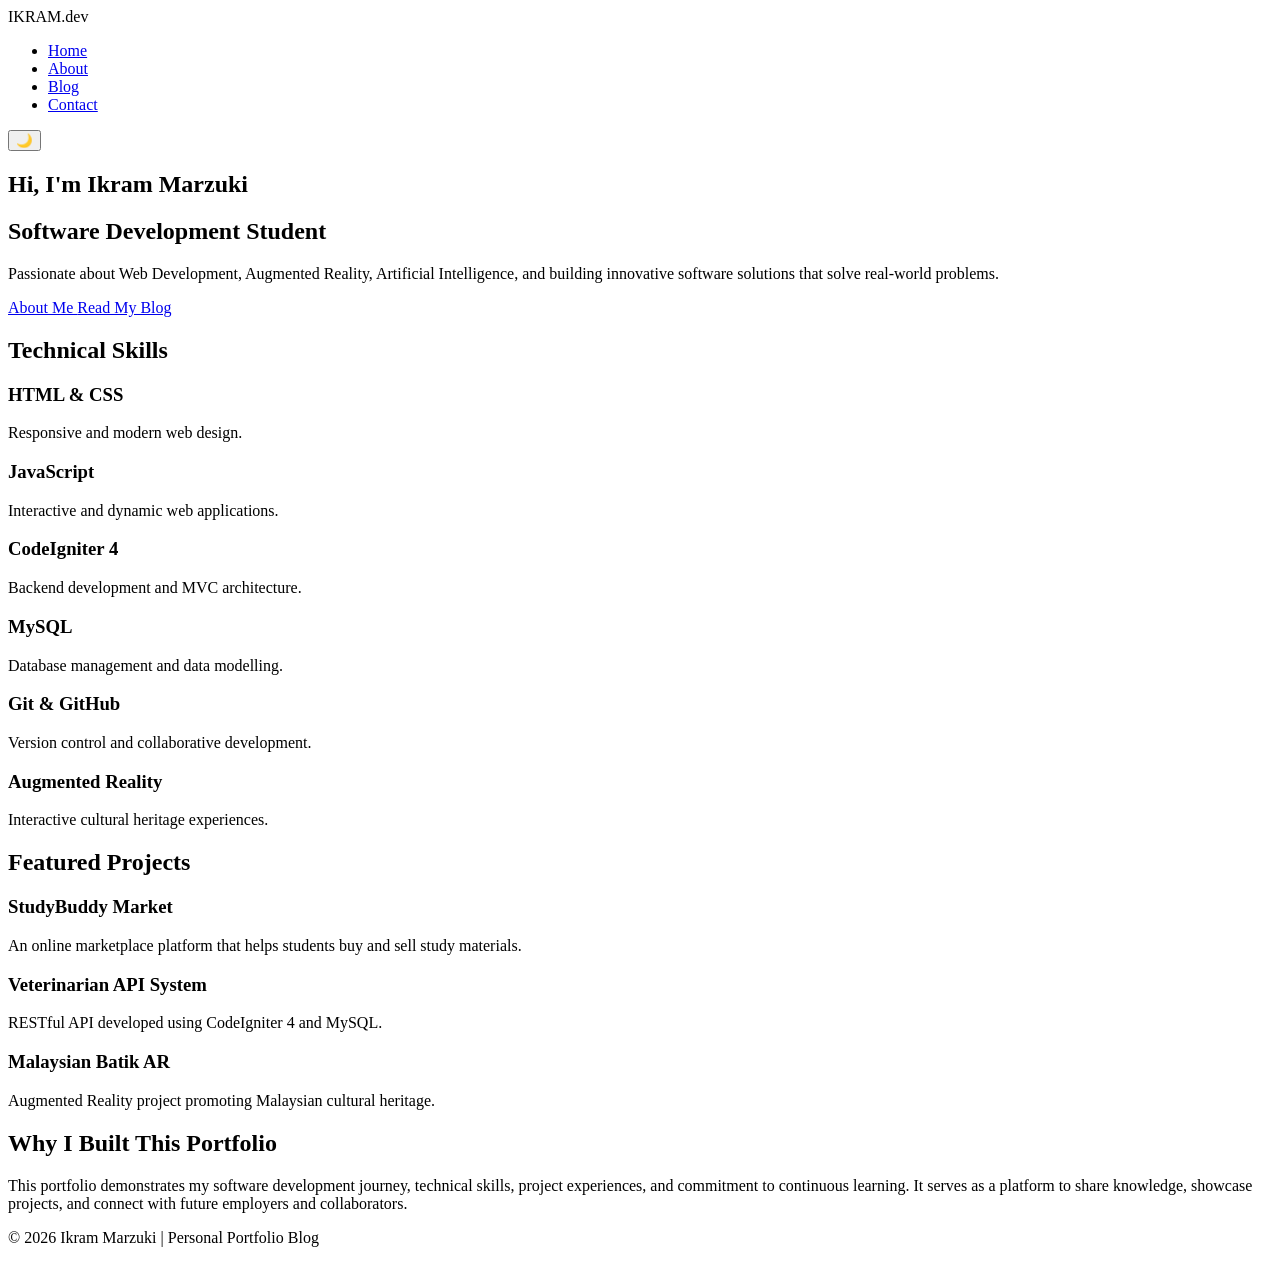
==== index.html @ eaf70b8a "Created homepage layout" ====
<!DOCTYPE html>
<html lang="en">

<head>
    <meta charset="UTF-8">
    <meta name="viewport" content="width=device-width, initial-scale=1.0">
    <title>Ikram Marzuki | Portfolio Blog</title>

    <link rel="stylesheet" href="css/style.css">
    <script defer src="js/script.js"></script>
</head>

<body>

    <!-- Navigation -->

    <header>
        <nav class="navbar">

            <div class="logo">
                IKRAM.dev
            </div>

            <ul class="nav-links">
                <li><a href="index.html">Home</a></li>
                <li><a href="about.html">About</a></li>
                <li><a href="blog.html">Blog</a></li>
                <li><a href="contact.html">Contact</a></li>
            </ul>

            <button id="darkModeBtn">
                🌙
            </button>

        </nav>
    </header>

    <!-- Hero Section -->

    <section class="hero">

        <div class="hero-content">

            <h1>
                Hi, I'm Ikram Marzuki
            </h1>

            <h2>
                Software Development Student
            </h2>

            <p>
                Passionate about Web Development,
                Augmented Reality, Artificial Intelligence,
                and building innovative software solutions
                that solve real-world problems.
            </p>

            <div class="hero-buttons">

                <a href="about.html" class="btn">
                    About Me
                </a>

                <a href="blog.html" class="btn-secondary">
                    Read My Blog
                </a>

            </div>

        </div>

    </section>

    <!-- Skills Section -->

    <section class="skills">

        <h2>Technical Skills</h2>

        <div class="card-container">

            <div class="card">
                <h3>HTML & CSS</h3>
                <p>Responsive and modern web design.</p>
            </div>

            <div class="card">
                <h3>JavaScript</h3>
                <p>Interactive and dynamic web applications.</p>
            </div>

            <div class="card">
                <h3>CodeIgniter 4</h3>
                <p>Backend development and MVC architecture.</p>
            </div>

            <div class="card">
                <h3>MySQL</h3>
                <p>Database management and data modelling.</p>
            </div>

            <div class="card">
                <h3>Git & GitHub</h3>
                <p>Version control and collaborative development.</p>
            </div>

            <div class="card">
                <h3>Augmented Reality</h3>
                <p>Interactive cultural heritage experiences.</p>
            </div>

        </div>

    </section>

    <!-- Featured Projects -->

    <section class="projects">

        <h2>Featured Projects</h2>

        <div class="card-container">

            <div class="card">

                <h3>StudyBuddy Market</h3>

                <p>
                    An online marketplace platform that helps
                    students buy and sell study materials.
                </p>

            </div>

            <div class="card">

                <h3>Veterinarian API System</h3>

                <p>
                    RESTful API developed using
                    CodeIgniter 4 and MySQL.
                </p>

            </div>

            <div class="card">

                <h3>Malaysian Batik AR</h3>

                <p>
                    Augmented Reality project promoting
                    Malaysian cultural heritage.
                </p>

            </div>

        </div>

    </section>

    <!-- Why This Portfolio -->

    <section class="purpose">

        <h2>Why I Built This Portfolio</h2>

        <p>
            This portfolio demonstrates my software development
            journey, technical skills, project experiences,
            and commitment to continuous learning. It serves as
            a platform to share knowledge, showcase projects,
            and connect with future employers and collaborators.
        </p>

    </section>

    <footer>

        <p>
            © 2026 Ikram Marzuki | Personal Portfolio Blog
        </p>

    </footer>

</body>

</html>
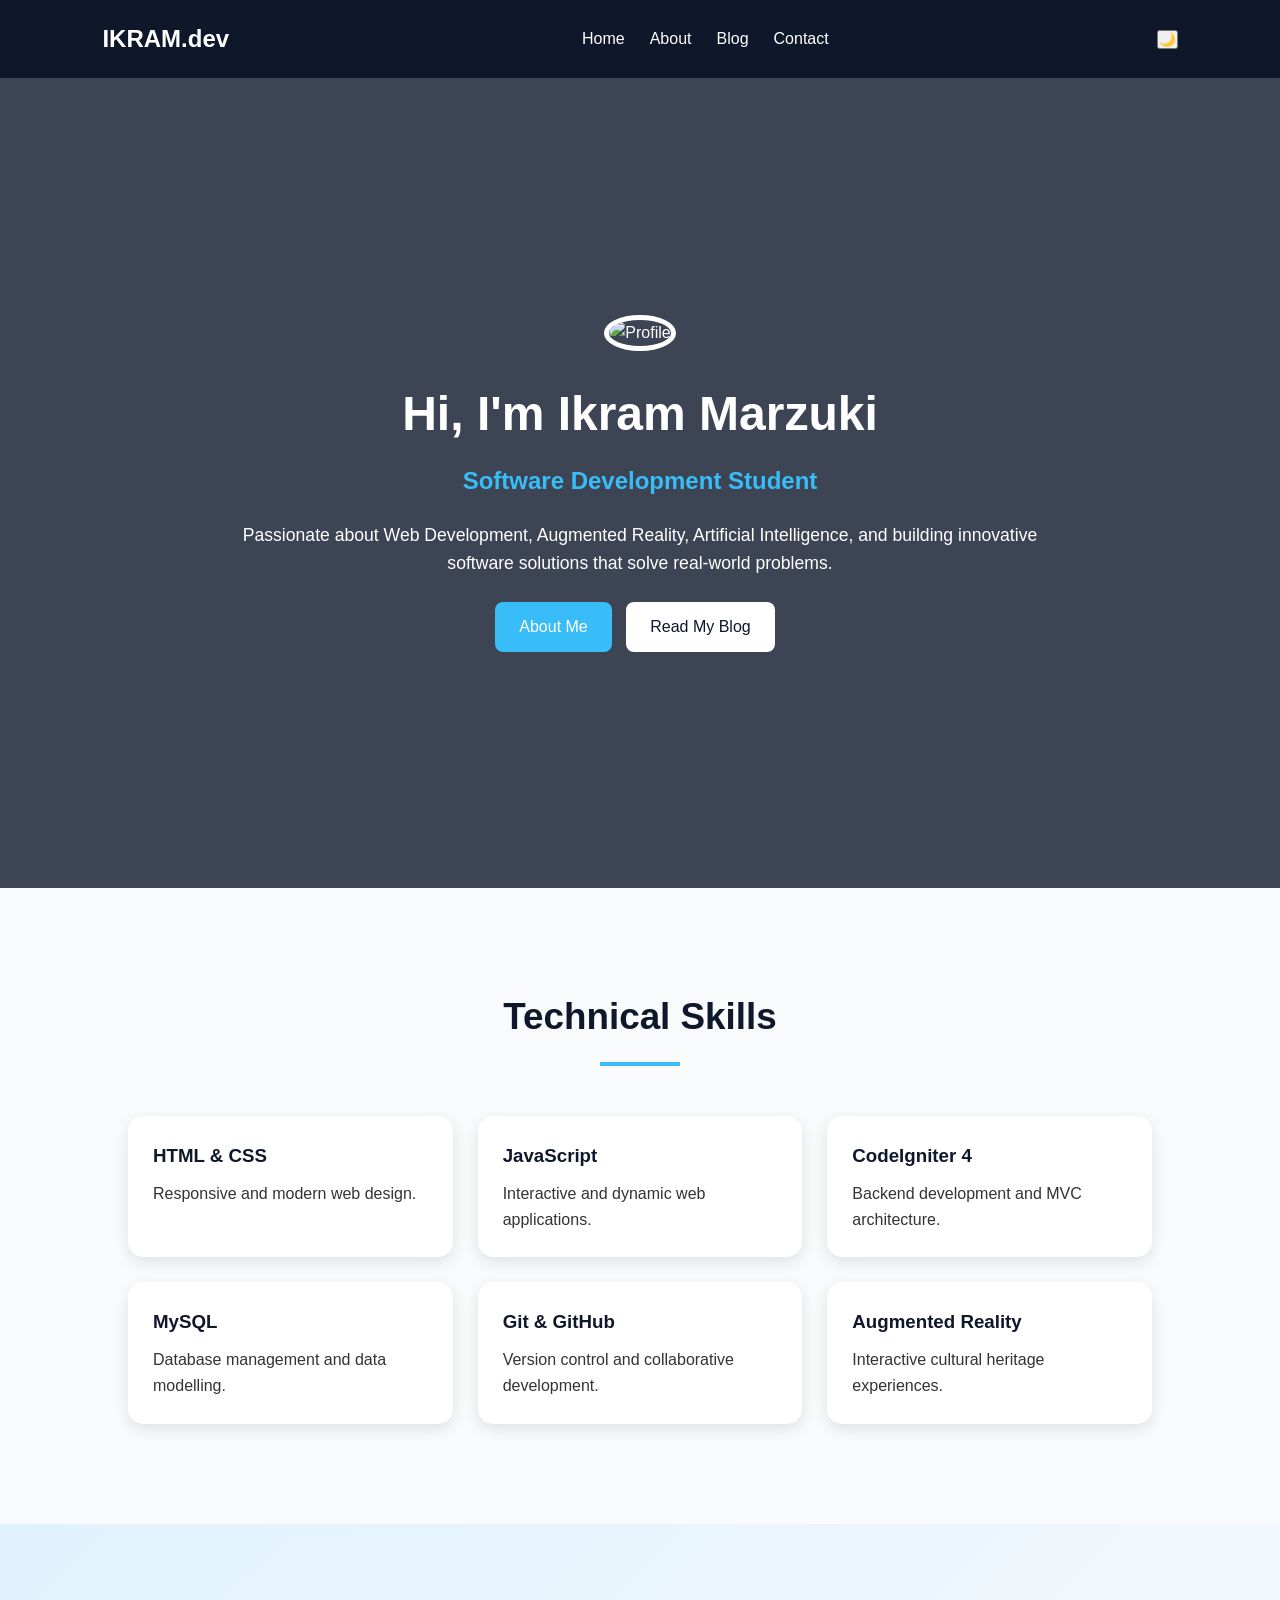
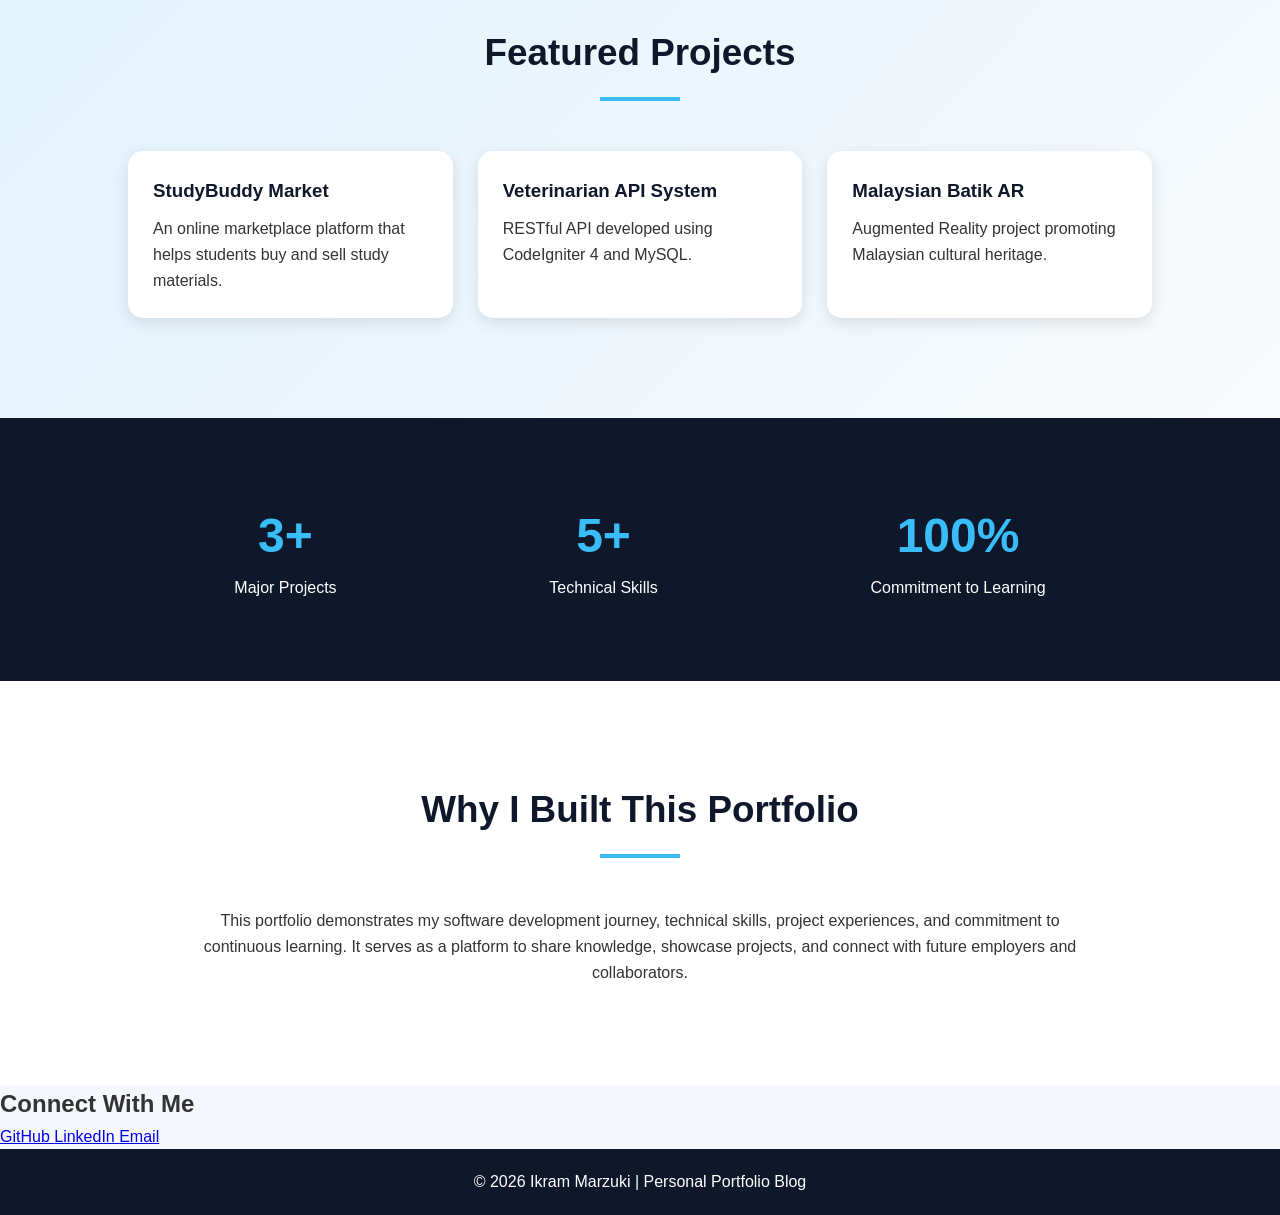
==== commit dc6b8969: "Enhanced about page layout with responsive grid" ====
--- a/index.html
+++ b/index.html
@@ -41,6 +41,11 @@
 
         <div class="hero-content">
 
+            <img
+src="images/profile.jpg"
+alt="Profile"
+class="profile-pic">
+
             <h1>
                 Hi, I'm Ikram Marzuki
             </h1>
@@ -159,6 +164,33 @@
 
     </section>
 
+    <section class="stats">
+
+        <div class="stat">
+    
+            <h2>3+</h2>
+    
+            <p>Major Projects</p>
+    
+        </div>
+    
+        <div class="stat">
+    
+            <h2>5+</h2>
+    
+            <p>Technical Skills</p>
+    
+        </div>
+    
+        <div class="stat">
+    
+            <h2>100%</h2>
+    
+            <p>Commitment to Learning</p>
+    
+        </div>
+    
+    </section>
     <!-- Why This Portfolio -->
 
     <section class="purpose">
@@ -175,6 +207,24 @@
 
     </section>
 
+    <section class="socials">
+
+        <h2>Connect With Me</h2>
+        
+        <a href="https://github.com/ikrammarzuki14-sys">
+        GitHub
+        </a>
+        
+        <a href="#">
+        LinkedIn
+        </a>
+        
+        <a href="#">
+        Email
+        </a>
+        
+        </section>
+        
     <footer>
 
         <p>
--- a/css/style.css
+++ b/css/style.css
@@ -0,0 +1,289 @@
+* {
+    margin: 0;
+    padding: 0;
+    box-sizing: border-box;
+}
+
+body {
+    font-family: 'Segoe UI', sans-serif;
+    background: #f4f7fb;
+    color: #333;
+    line-height: 1.6;
+}
+
+/* Navigation */
+
+.navbar {
+    display: flex;
+    justify-content: space-between;
+    align-items: center;
+    padding: 20px 8%;
+    background: #0f172a;
+    color: white;
+    position: sticky;
+    top: 0;
+}
+
+.logo {
+    font-size: 1.5rem;
+    font-weight: bold;
+}
+
+.nav-links {
+    display: flex;
+    list-style: none;
+}
+
+.nav-links li {
+    margin-left: 25px;
+}
+
+.nav-links a {
+    text-decoration: none;
+    color: white;
+    transition: 0.3s;
+}
+
+.nav-links a:hover {
+    color: #38bdf8;
+}
+
+/* Hero */
+
+.hero {
+    min-height: 90vh;
+    display: flex;
+    justify-content: center;
+    align-items: center;
+    text-align: center;
+    background:
+        linear-gradient(rgba(15,23,42,.8),
+        rgba(15,23,42,.8)),
+        url("https://images.unsplash.com/photo-1518770660439-4636190af475");
+    background-size: cover;
+    color: white;
+}
+
+.hero-content {
+    max-width: 800px;
+}
+
+.hero h1 {
+    font-size: 3rem;
+}
+
+.hero h2 {
+    margin-top: 10px;
+    color: #38bdf8;
+}
+
+.hero p {
+    margin-top: 20px;
+    font-size: 1.1rem;
+}
+
+.btn,
+.btn-secondary {
+    display: inline-block;
+    margin-top: 25px;
+    padding: 12px 24px;
+    text-decoration: none;
+    border-radius: 8px;
+    margin-right: 10px;
+}
+
+.btn {
+    background: #38bdf8;
+    color: white;
+}
+
+.btn-secondary {
+    background: white;
+    color: #0f172a;
+}
+
+/* Sections */
+
+.skills,
+.projects,
+.purpose {
+    padding: 80px 10%;
+}
+
+.skills h2,
+.projects h2,
+.purpose h2{
+
+    text-align:center;
+
+    font-size:2.3rem;
+
+    margin-bottom:50px;
+
+    color:#0f172a;
+
+    position:relative;
+}
+
+.skills h2::after,
+.projects h2::after,
+.purpose h2::after{
+
+    content:"";
+
+    width:80px;
+
+    height:4px;
+
+    background:#38bdf8;
+
+    display:block;
+
+    margin:15px auto;
+}
+
+/* Cards */
+
+.card-container {
+    display: grid;
+    grid-template-columns:
+        repeat(auto-fit, minmax(250px,1fr));
+    gap: 25px;
+}
+
+.card {
+    background: white;
+    padding: 25px;
+    border-radius: 15px;
+    box-shadow:
+        0 5px 15px rgba(0,0,0,.1);
+    transition: .3s;
+}
+
+.card:hover{
+
+    transform:
+    translateY(-12px)
+    scale(1.03);
+
+    box-shadow:
+    0 15px 30px rgba(0,0,0,.15);
+}
+
+.card h3 {
+    color: #0f172a;
+    margin-bottom: 10px;
+}
+
+/* Purpose */
+
+.purpose p {
+    max-width: 900px;
+    margin: auto;
+    text-align: center;
+}
+
+/* Footer */
+
+footer {
+    background: #0f172a;
+    color: white;
+    text-align: center;
+    padding: 20px;
+}
+
+/* Dark Mode */
+
+.dark-mode {
+    background: #121212;
+    color: white;
+}
+
+.dark-mode .card {
+    background: #1e293b;
+    color: white;
+}
+
+.dark-mode footer {
+    background: black;
+}
+
+/* Mobile */
+
+@media(max-width:768px){
+
+    .navbar{
+        flex-direction: column;
+    }
+
+    .nav-links{
+        margin-top:15px;
+        flex-direction:column;
+        text-align:center;
+    }
+
+    .nav-links li{
+        margin:10px 0;
+    }
+
+    .hero h1{
+        font-size:2rem;
+    }
+
+}
+
+.skills{
+    padding: 100px 10%;
+    background: #f8fafc;
+}
+
+.projects{
+    padding: 100px 10%;
+    background: linear-gradient(
+        135deg,
+        #e0f2fe,
+        #f8fafc
+    );
+}
+
+.purpose{
+    padding: 100px 10%;
+    background: #ffffff;
+}
+
+.stats{
+
+    background:#0f172a;
+
+    color:white;
+
+    padding:80px 10%;
+
+    display:flex;
+
+    justify-content:space-around;
+
+    text-align:center;
+}
+
+.stat h2{
+
+    font-size:3rem;
+
+    color:#38bdf8;
+}
+
+.profile-pic{
+
+    width:180px;
+
+    height:180px;
+
+    border-radius:50%;
+
+    object-fit:cover;
+
+    border:5px solid white;
+
+    margin-bottom:25px;
+}
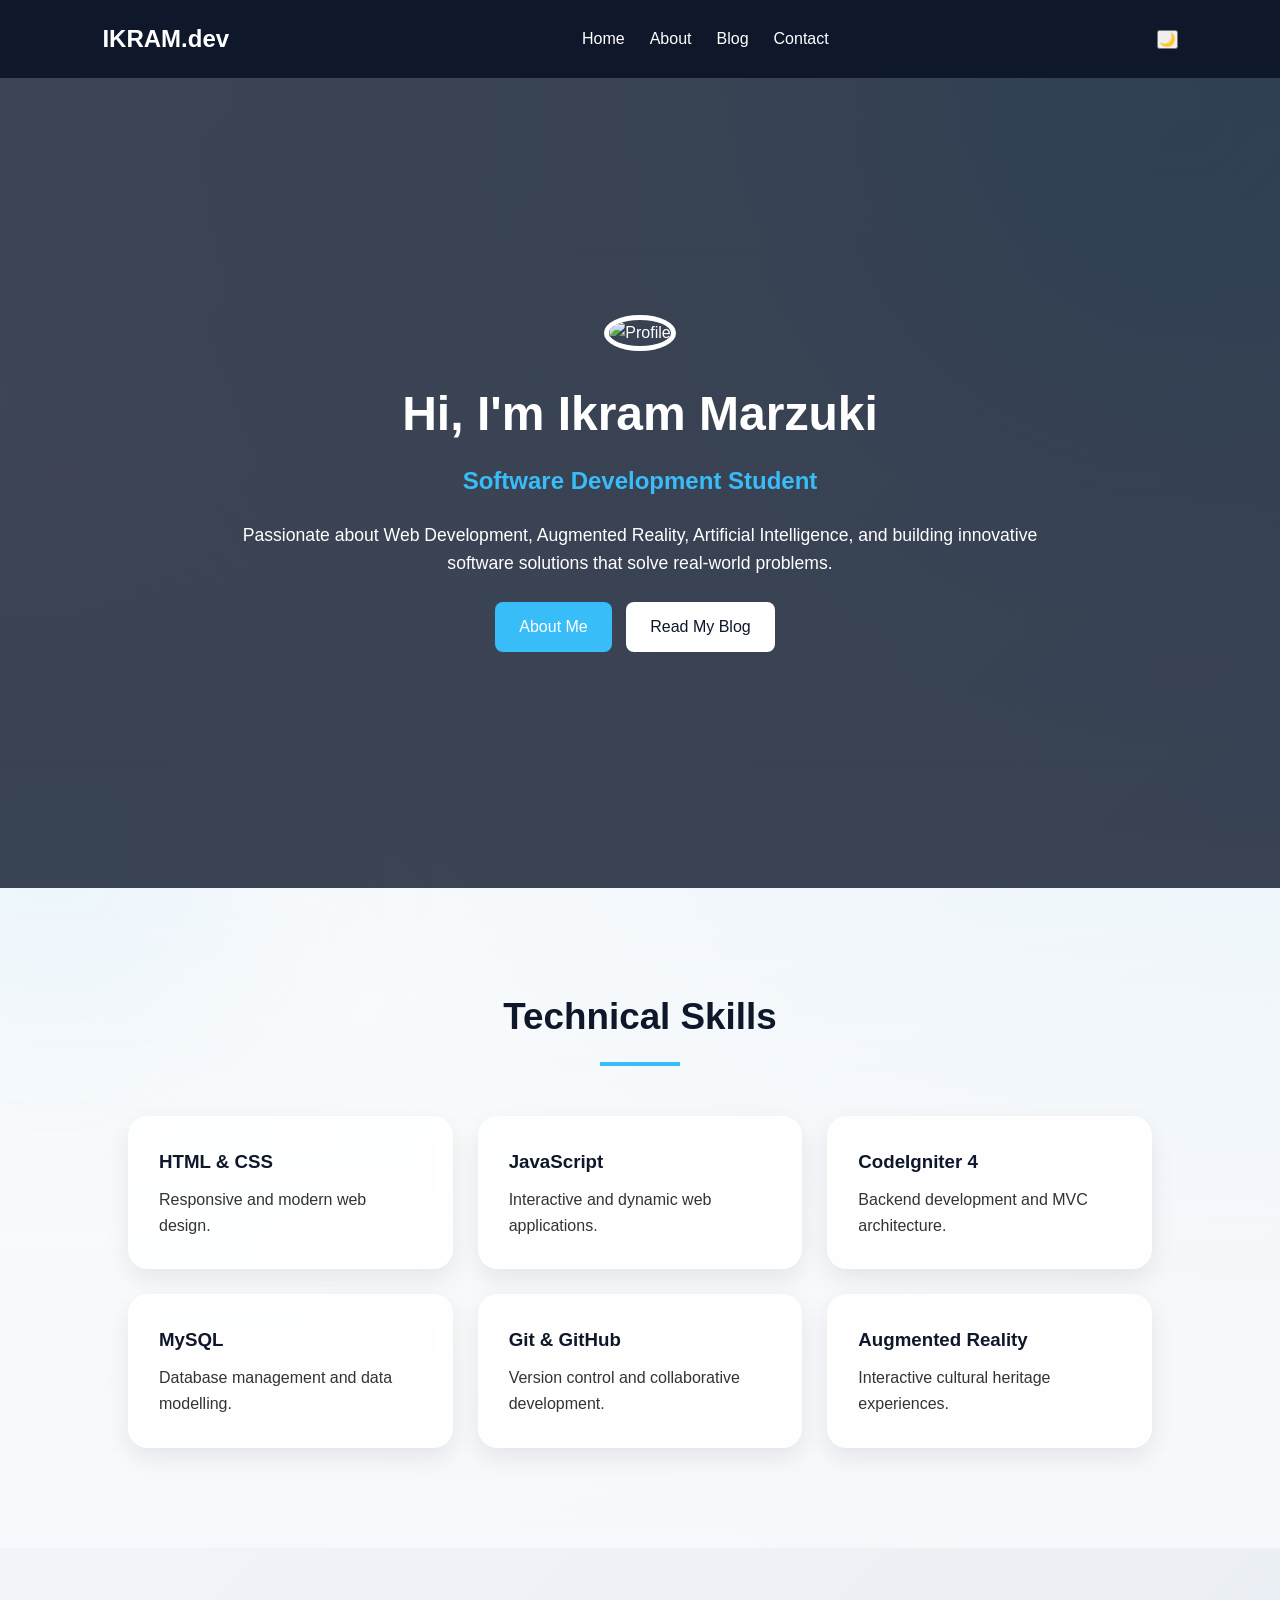
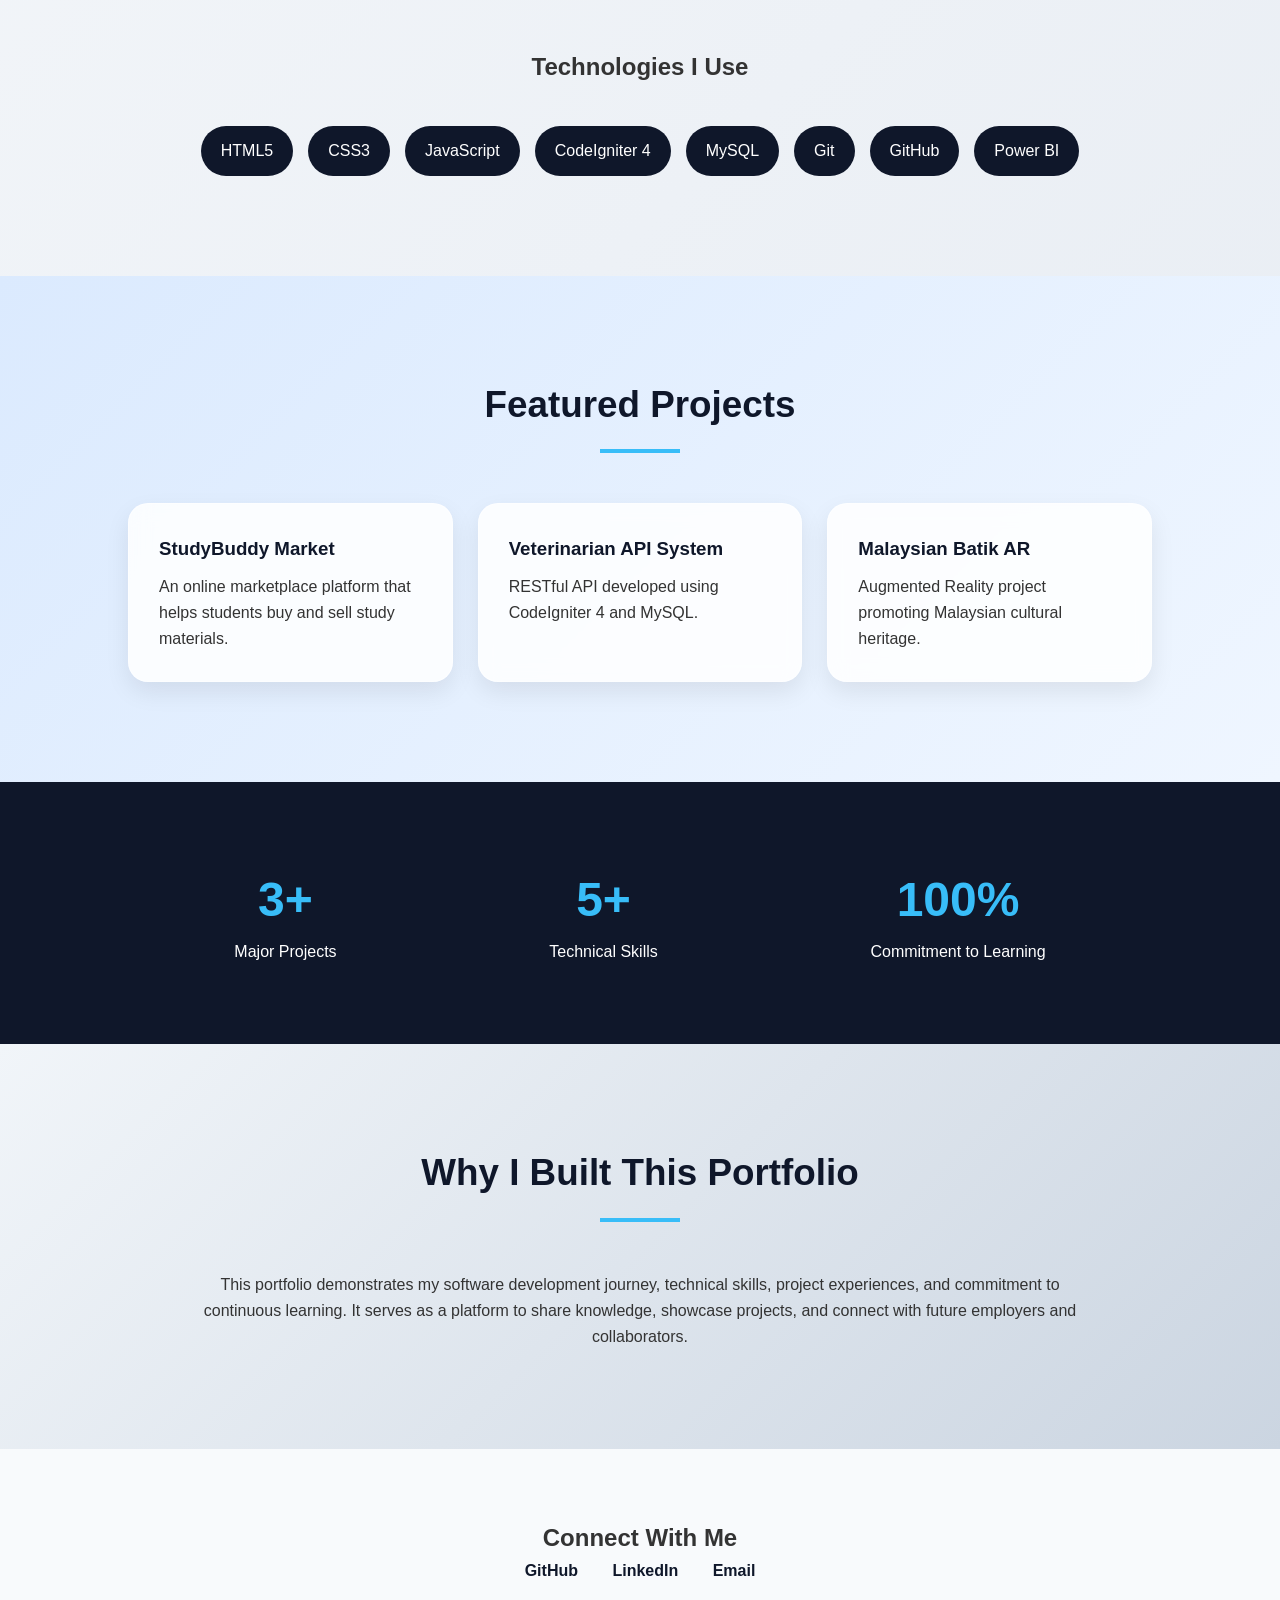
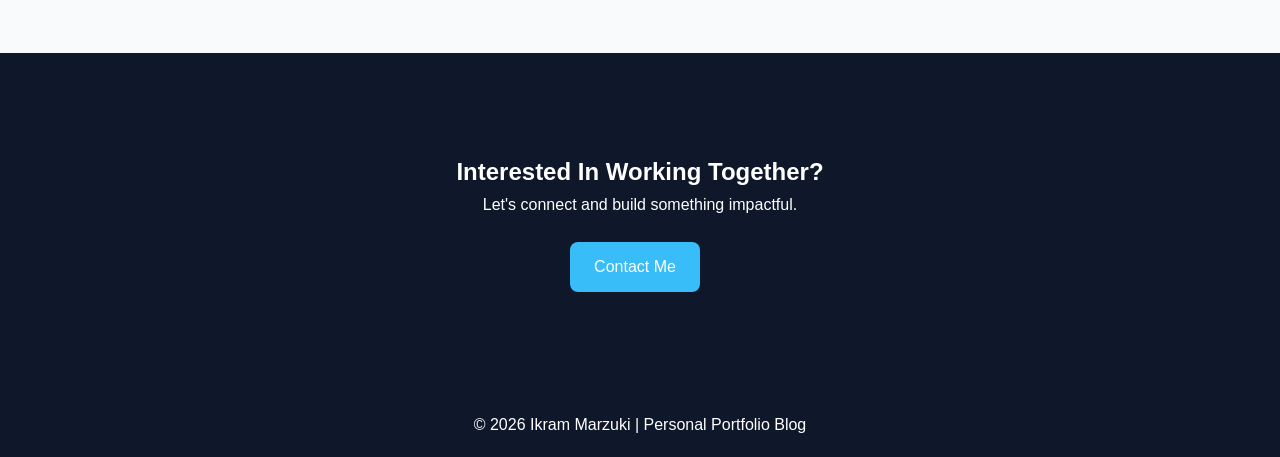
==== commit 6afde8c8: "Added new design" ====
--- a/index.html
+++ b/index.html
@@ -118,6 +118,25 @@
         </div>
 
     </section>
+
+    <section class="tech-stack">
+
+        <h2>Technologies I Use</h2>
+        
+        <div class="tech-grid">
+        
+        <span>HTML5</span>
+        <span>CSS3</span>
+        <span>JavaScript</span>
+        <span>CodeIgniter 4</span>
+        <span>MySQL</span>
+        <span>Git</span>
+        <span>GitHub</span>
+        <span>Power BI</span>
+        
+        </div>
+        
+        </section>
 
     <!-- Featured Projects -->
 
@@ -224,7 +243,21 @@
         </a>
         
         </section>
-        
+
+        <section class="cta">
+
+            <h2>Interested In Working Together?</h2>
+            
+            <p>
+            Let's connect and build something impactful.
+            </p>
+            
+            <a href="contact.html" class="btn">
+            Contact Me
+            </a>
+            
+            </section>
+            
     <footer>
 
         <p>
--- a/css/style.css
+++ b/css/style.css
@@ -6,9 +6,25 @@
 
 body {
     font-family: 'Segoe UI', sans-serif;
-    background: #f4f7fb;
+
+    background:
+        radial-gradient(circle at top right,
+        rgba(56,189,248,.25),
+        transparent 35%),
+
+        radial-gradient(circle at bottom left,
+        rgba(14,165,233,.2),
+        transparent 35%),
+
+        linear-gradient(
+        135deg,
+        #f8fafc,
+        #e2e8f0);
+
     color: #333;
     line-height: 1.6;
+
+    overflow-x: hidden;
 }
 
 /* Navigation */
@@ -65,7 +81,29 @@
 }
 
 .hero-content {
-    max-width: 800px;
+
+    max-width:800px;
+
+    animation: fadeUp 1s ease;
+}
+
+@keyframes fadeUp {
+
+    from {
+
+        opacity:0;
+
+        transform:
+        translateY(50px);
+    }
+
+    to {
+
+        opacity:1;
+
+        transform:
+        translateY(0);
+    }
 }
 
 .hero h1 {
@@ -152,12 +190,21 @@
 }
 
 .card {
-    background: white;
-    padding: 25px;
-    border-radius: 15px;
+
+    background: rgba(255,255,255,0.85);
+
+    backdrop-filter: blur(10px);
+
+    border: 1px solid rgba(255,255,255,0.5);
+
+    padding: 30px;
+
+    border-radius: 20px;
+
     box-shadow:
-        0 5px 15px rgba(0,0,0,.1);
-    transition: .3s;
+        0 10px 25px rgba(0,0,0,.08);
+
+    transition: all .4s ease;
 }
 
 .card:hover{
@@ -212,8 +259,31 @@
 
 @media(max-width:768px){
 
-    .navbar{
-        flex-direction: column;
+    .navbar {
+
+        display:flex;
+    
+        justify-content:space-between;
+    
+        align-items:center;
+    
+        padding:20px 8%;
+    
+        background:
+        rgba(15,23,42,.95);
+    
+        backdrop-filter: blur(10px);
+    
+        color:white;
+    
+        position:sticky;
+    
+        top:0;
+    
+        z-index:1000;
+    
+        box-shadow:
+        0 5px 15px rgba(0,0,0,.15);
     }
 
     .nav-links{
@@ -233,22 +303,36 @@
 }
 
 .skills{
-    padding: 100px 10%;
-    background: #f8fafc;
+
+    padding:100px 10%;
+
+    background:
+    linear-gradient(
+    180deg,
+    rgba(255,255,255,.5),
+    rgba(248,250,252,.8));
 }
 
 .projects{
-    padding: 100px 10%;
-    background: linear-gradient(
-        135deg,
-        #e0f2fe,
-        #f8fafc
-    );
+
+    padding:100px 10%;
+
+    background:
+    linear-gradient(
+    135deg,
+    #dbeafe,
+    #eff6ff);
 }
 
 .purpose{
-    padding: 100px 10%;
-    background: #ffffff;
+
+    padding:100px 10%;
+
+    background:
+    linear-gradient(
+    135deg,
+    #f1f5f9,
+    #cbd5e1);
 }
 
 .stats{
@@ -286,4 +370,126 @@
     border:5px solid white;
 
     margin-bottom:25px;
+}
+
+.socials{
+
+    padding:70px;
+
+    text-align:center;
+
+    background:#f8fafc;
+}
+
+.socials a{
+
+    margin:15px;
+
+    text-decoration:none;
+
+    color:#0f172a;
+
+    font-weight:bold;
+}
+
+.about-grid {
+
+    display: grid;
+
+    grid-template-columns:
+        repeat(auto-fit, minmax(300px, 1fr));
+
+    gap: 25px;
+
+    margin-top: 40px;
+}
+
+body::before {
+
+    content:"";
+
+    position:fixed;
+
+    width:500px;
+
+    height:500px;
+
+    background:
+    rgba(56,189,248,.15);
+
+    border-radius:50%;
+
+    top:-150px;
+
+    right:-150px;
+
+    filter:blur(100px);
+
+    z-index:-1;
+}
+
+body::after {
+
+    content:"";
+
+    position:fixed;
+
+    width:400px;
+
+    height:400px;
+
+    background:
+    rgba(14,165,233,.12);
+
+    border-radius:50%;
+
+    bottom:-150px;
+
+    left:-150px;
+
+    filter:blur(100px);
+
+    z-index:-1;
+}
+
+.tech-stack{
+
+    padding:100px 10%;
+
+    text-align:center;
+}
+
+.tech-grid{
+
+    display:flex;
+
+    flex-wrap:wrap;
+
+    justify-content:center;
+
+    gap:15px;
+
+    margin-top:40px;
+}
+
+.tech-grid span{
+
+    background:#0f172a;
+
+    color:white;
+
+    padding:12px 20px;
+
+    border-radius:30px;
+}
+
+.cta{
+
+    padding:100px 10%;
+
+    text-align:center;
+
+    background:#0f172a;
+
+    color:white;
 }
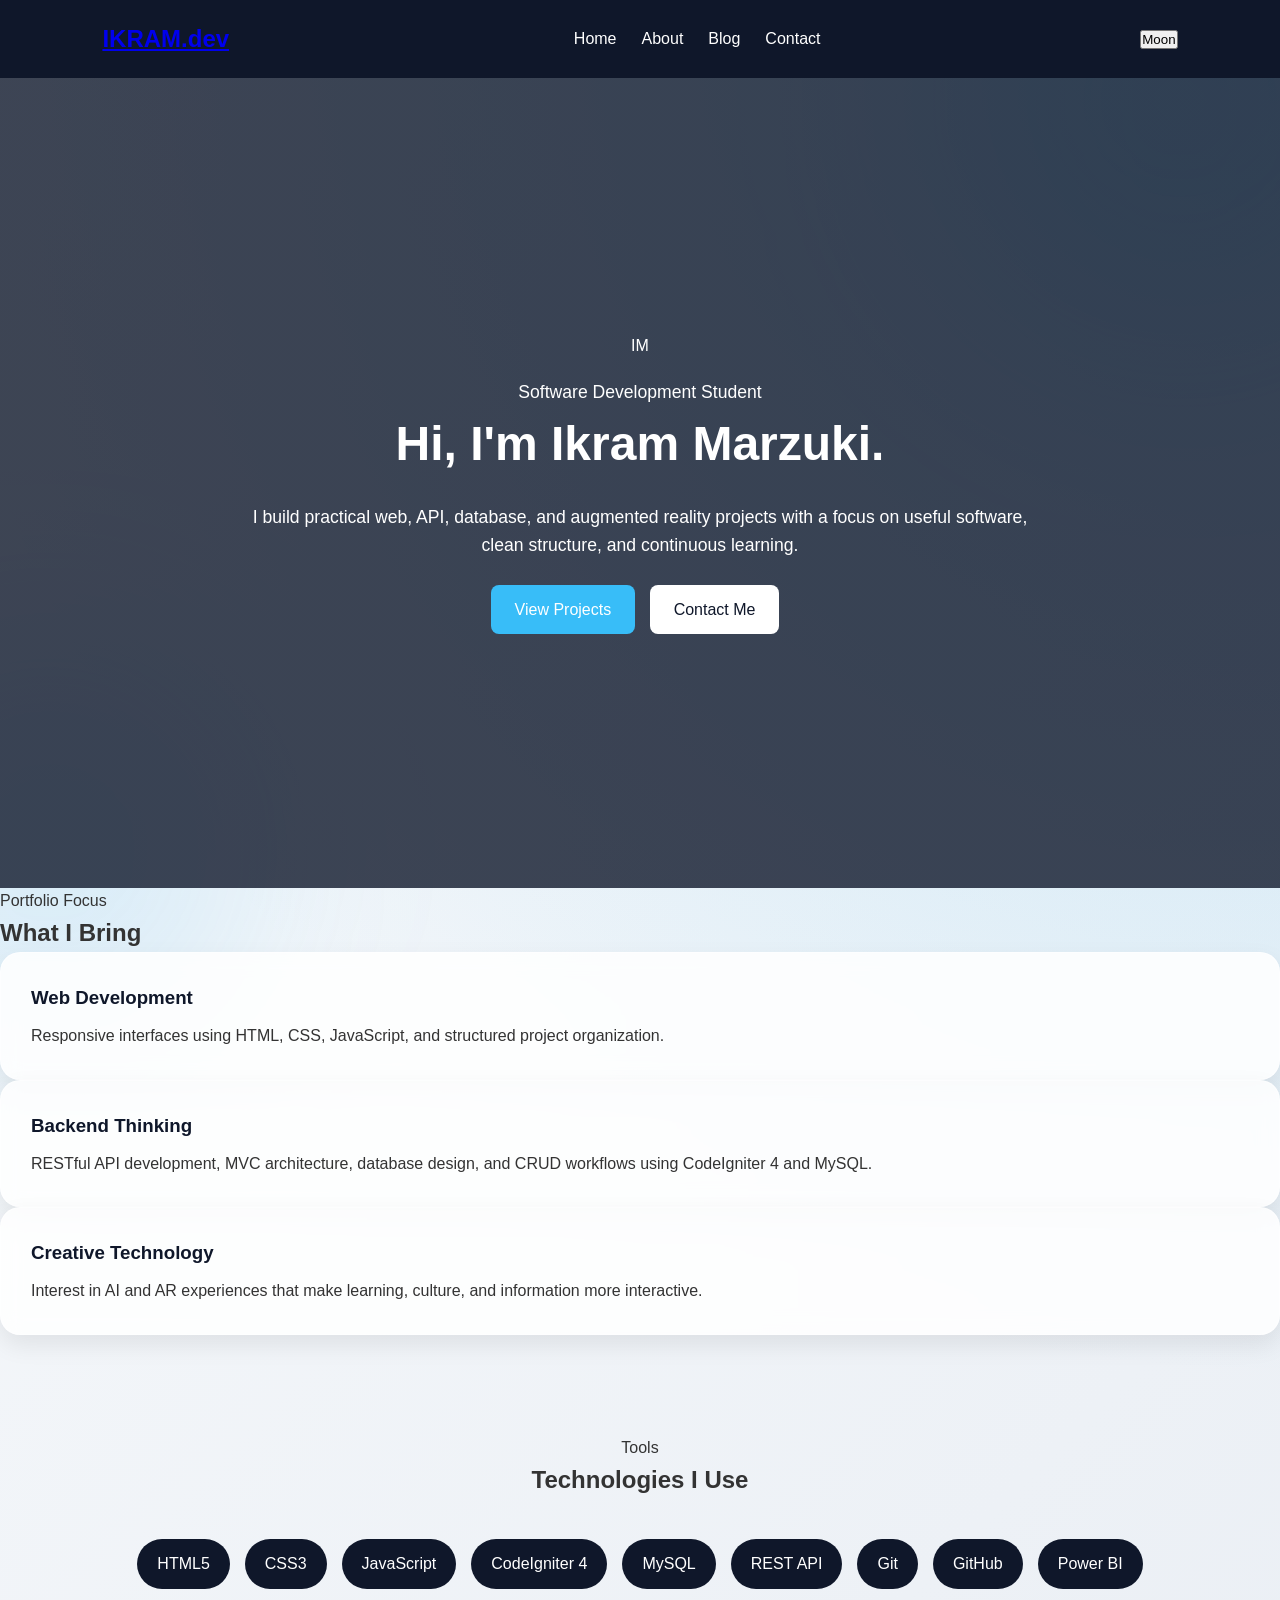
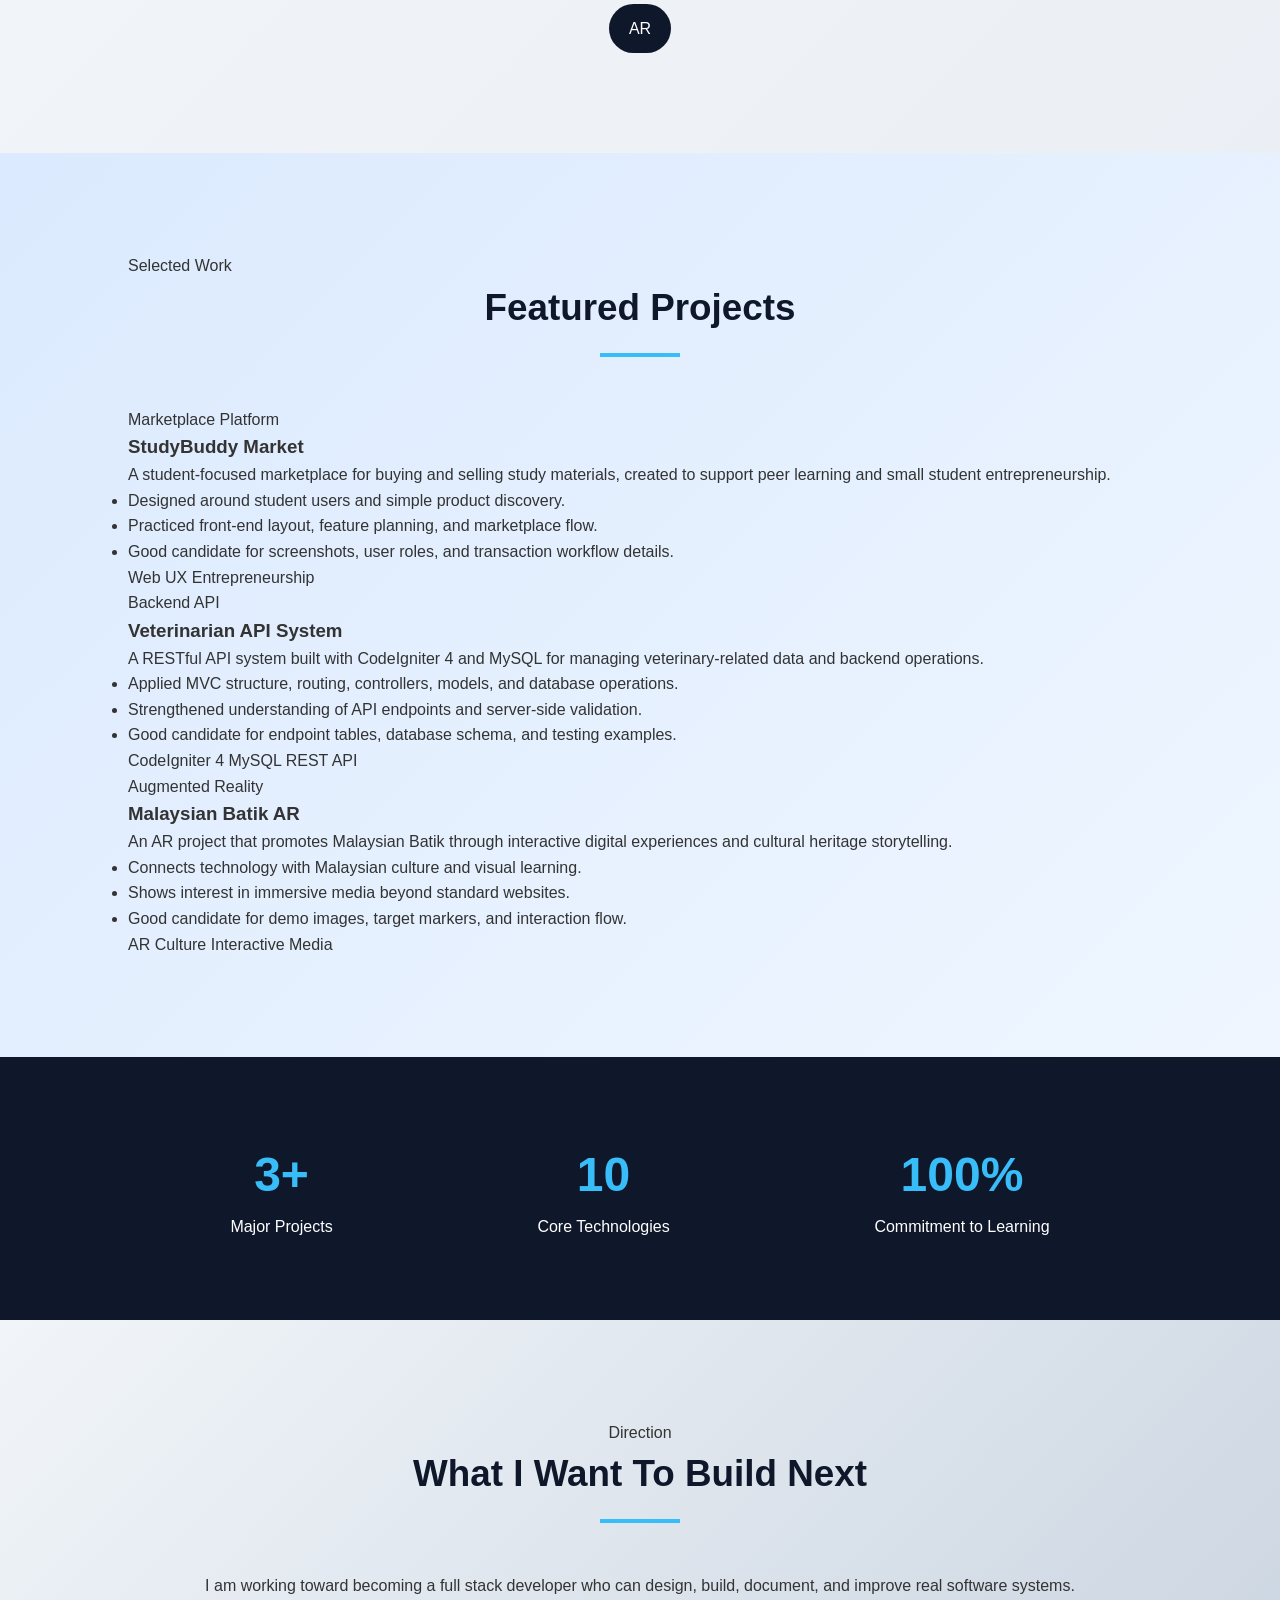
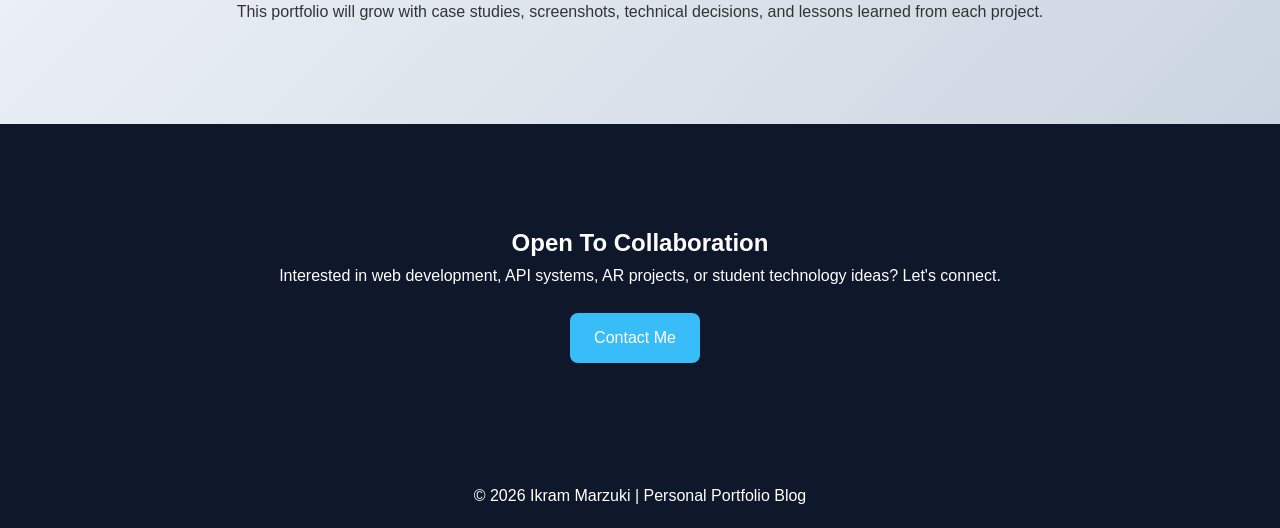
==== commit f8ad3cac: "Improve homepage layout and featured project sections" ====
--- a/index.html
+++ b/index.html
@@ -4,268 +4,198 @@
 <head>
     <meta charset="UTF-8">
     <meta name="viewport" content="width=device-width, initial-scale=1.0">
-    <title>Ikram Marzuki | Portfolio Blog</title>
+    <meta name="description" content="Portfolio of Ikram Marzuki, a software development student focused on web development, APIs, databases, AR, and practical software projects.">
+    <title>Ikram Marzuki | Software Development Portfolio</title>
 
     <link rel="stylesheet" href="css/style.css">
     <script defer src="js/script.js"></script>
 </head>
 
 <body>
-
-    <!-- Navigation -->
-
-    <header>
-        <nav class="navbar">
-
-            <div class="logo">
-                IKRAM.dev
-            </div>
+    <header class="site-header">
+        <nav class="navbar" aria-label="Main navigation">
+            <a class="logo" href="index.html">IKRAM.dev</a>
 
             <ul class="nav-links">
-                <li><a href="index.html">Home</a></li>
+                <li><a href="index.html" aria-current="page">Home</a></li>
                 <li><a href="about.html">About</a></li>
                 <li><a href="blog.html">Blog</a></li>
                 <li><a href="contact.html">Contact</a></li>
             </ul>
 
-            <button id="darkModeBtn">
-                🌙
+            <button id="darkModeBtn" class="theme-toggle" type="button" aria-label="Toggle dark mode">
+                Moon
             </button>
-
         </nav>
     </header>
 
-    <!-- Hero Section -->
-
-    <section class="hero">
-
-        <div class="hero-content">
-
-            <img
-src="images/profile.jpg"
-alt="Profile"
-class="profile-pic">
-
-            <h1>
-                Hi, I'm Ikram Marzuki
-            </h1>
-
-            <h2>
-                Software Development Student
-            </h2>
-
+    <main>
+        <section class="hero">
+            <div class="hero-content">
+                <div class="profile-mark" aria-hidden="true">IM</div>
+                <p class="eyebrow">Software Development Student</p>
+                <h1>Hi, I'm Ikram Marzuki.</h1>
+                <p class="hero-lede">
+                    I build practical web, API, database, and augmented reality projects with a focus on useful software, clean structure, and continuous learning.
+                </p>
+
+                <div class="hero-buttons">
+                    <a href="#projects" class="btn">View Projects</a>
+                    <a href="contact.html" class="btn-secondary">Contact Me</a>
+                </div>
+            </div>
+        </section>
+
+        <section class="section intro-section">
+            <div class="section-heading">
+                <p class="eyebrow">Portfolio Focus</p>
+                <h2>What I Bring</h2>
+            </div>
+
+            <div class="feature-grid">
+                <article class="card">
+                    <h3>Web Development</h3>
+                    <p>Responsive interfaces using HTML, CSS, JavaScript, and structured project organization.</p>
+                </article>
+
+                <article class="card">
+                    <h3>Backend Thinking</h3>
+                    <p>RESTful API development, MVC architecture, database design, and CRUD workflows using CodeIgniter 4 and MySQL.</p>
+                </article>
+
+                <article class="card">
+                    <h3>Creative Technology</h3>
+                    <p>Interest in AI and AR experiences that make learning, culture, and information more interactive.</p>
+                </article>
+            </div>
+        </section>
+
+        <section class="section tech-stack">
+            <div class="section-heading">
+                <p class="eyebrow">Tools</p>
+                <h2>Technologies I Use</h2>
+            </div>
+
+            <div class="tech-grid" aria-label="Technology stack">
+                <span>HTML5</span>
+                <span>CSS3</span>
+                <span>JavaScript</span>
+                <span>CodeIgniter 4</span>
+                <span>MySQL</span>
+                <span>REST API</span>
+                <span>Git</span>
+                <span>GitHub</span>
+                <span>Power BI</span>
+                <span>AR</span>
+            </div>
+        </section>
+
+        <section id="projects" class="section projects">
+            <div class="section-heading">
+                <p class="eyebrow">Selected Work</p>
+                <h2>Featured Projects</h2>
+            </div>
+
+            <div class="project-grid">
+                <article class="project-card">
+                    <div>
+                        <p class="project-type">Marketplace Platform</p>
+                        <h3>StudyBuddy Market</h3>
+                        <p>
+                            A student-focused marketplace for buying and selling study materials, created to support peer learning and small student entrepreneurship.
+                        </p>
+                    </div>
+                    <ul class="project-points">
+                        <li>Designed around student users and simple product discovery.</li>
+                        <li>Practiced front-end layout, feature planning, and marketplace flow.</li>
+                        <li>Good candidate for screenshots, user roles, and transaction workflow details.</li>
+                    </ul>
+                    <div class="tag-row">
+                        <span>Web</span>
+                        <span>UX</span>
+                        <span>Entrepreneurship</span>
+                    </div>
+                </article>
+
+                <article class="project-card">
+                    <div>
+                        <p class="project-type">Backend API</p>
+                        <h3>Veterinarian API System</h3>
+                        <p>
+                            A RESTful API system built with CodeIgniter 4 and MySQL for managing veterinary-related data and backend operations.
+                        </p>
+                    </div>
+                    <ul class="project-points">
+                        <li>Applied MVC structure, routing, controllers, models, and database operations.</li>
+                        <li>Strengthened understanding of API endpoints and server-side validation.</li>
+                        <li>Good candidate for endpoint tables, database schema, and testing examples.</li>
+                    </ul>
+                    <div class="tag-row">
+                        <span>CodeIgniter 4</span>
+                        <span>MySQL</span>
+                        <span>REST API</span>
+                    </div>
+                </article>
+
+                <article class="project-card">
+                    <div>
+                        <p class="project-type">Augmented Reality</p>
+                        <h3>Malaysian Batik AR</h3>
+                        <p>
+                            An AR project that promotes Malaysian Batik through interactive digital experiences and cultural heritage storytelling.
+                        </p>
+                    </div>
+                    <ul class="project-points">
+                        <li>Connects technology with Malaysian culture and visual learning.</li>
+                        <li>Shows interest in immersive media beyond standard websites.</li>
+                        <li>Good candidate for demo images, target markers, and interaction flow.</li>
+                    </ul>
+                    <div class="tag-row">
+                        <span>AR</span>
+                        <span>Culture</span>
+                        <span>Interactive Media</span>
+                    </div>
+                </article>
+            </div>
+        </section>
+
+        <section class="stats" aria-label="Portfolio highlights">
+            <div class="stat">
+                <h2>3+</h2>
+                <p>Major Projects</p>
+            </div>
+            <div class="stat">
+                <h2>10</h2>
+                <p>Core Technologies</p>
+            </div>
+            <div class="stat">
+                <h2>100%</h2>
+                <p>Commitment to Learning</p>
+            </div>
+        </section>
+
+        <section class="section purpose">
+            <div class="section-heading">
+                <p class="eyebrow">Direction</p>
+                <h2>What I Want To Build Next</h2>
+            </div>
             <p>
-                Passionate about Web Development,
-                Augmented Reality, Artificial Intelligence,
-                and building innovative software solutions
-                that solve real-world problems.
+                I am working toward becoming a full stack developer who can design, build, document, and improve real software systems. This portfolio will grow with case studies, screenshots, technical decisions, and lessons learned from each project.
             </p>
-
-            <div class="hero-buttons">
-
-                <a href="about.html" class="btn">
-                    About Me
-                </a>
-
-                <a href="blog.html" class="btn-secondary">
-                    Read My Blog
-                </a>
-
-            </div>
-
-        </div>
-
-    </section>
-
-    <!-- Skills Section -->
-
-    <section class="skills">
-
-        <h2>Technical Skills</h2>
-
-        <div class="card-container">
-
-            <div class="card">
-                <h3>HTML & CSS</h3>
-                <p>Responsive and modern web design.</p>
-            </div>
-
-            <div class="card">
-                <h3>JavaScript</h3>
-                <p>Interactive and dynamic web applications.</p>
-            </div>
-
-            <div class="card">
-                <h3>CodeIgniter 4</h3>
-                <p>Backend development and MVC architecture.</p>
-            </div>
-
-            <div class="card">
-                <h3>MySQL</h3>
-                <p>Database management and data modelling.</p>
-            </div>
-
-            <div class="card">
-                <h3>Git & GitHub</h3>
-                <p>Version control and collaborative development.</p>
-            </div>
-
-            <div class="card">
-                <h3>Augmented Reality</h3>
-                <p>Interactive cultural heritage experiences.</p>
-            </div>
-
-        </div>
-
-    </section>
-
-    <section class="tech-stack">
-
-        <h2>Technologies I Use</h2>
-        
-        <div class="tech-grid">
-        
-        <span>HTML5</span>
-        <span>CSS3</span>
-        <span>JavaScript</span>
-        <span>CodeIgniter 4</span>
-        <span>MySQL</span>
-        <span>Git</span>
-        <span>GitHub</span>
-        <span>Power BI</span>
-        
-        </div>
-        
-        </section>
-
-    <!-- Featured Projects -->
-
-    <section class="projects">
-
-        <h2>Featured Projects</h2>
-
-        <div class="card-container">
-
-            <div class="card">
-
-                <h3>StudyBuddy Market</h3>
-
-                <p>
-                    An online marketplace platform that helps
-                    students buy and sell study materials.
-                </p>
-
-            </div>
-
-            <div class="card">
-
-                <h3>Veterinarian API System</h3>
-
-                <p>
-                    RESTful API developed using
-                    CodeIgniter 4 and MySQL.
-                </p>
-
-            </div>
-
-            <div class="card">
-
-                <h3>Malaysian Batik AR</h3>
-
-                <p>
-                    Augmented Reality project promoting
-                    Malaysian cultural heritage.
-                </p>
-
-            </div>
-
-        </div>
-
-    </section>
-
-    <section class="stats">
-
-        <div class="stat">
-    
-            <h2>3+</h2>
-    
-            <p>Major Projects</p>
-    
-        </div>
-    
-        <div class="stat">
-    
-            <h2>5+</h2>
-    
-            <p>Technical Skills</p>
-    
-        </div>
-    
-        <div class="stat">
-    
-            <h2>100%</h2>
-    
-            <p>Commitment to Learning</p>
-    
-        </div>
-    
-    </section>
-    <!-- Why This Portfolio -->
-
-    <section class="purpose">
-
-        <h2>Why I Built This Portfolio</h2>
-
-        <p>
-            This portfolio demonstrates my software development
-            journey, technical skills, project experiences,
-            and commitment to continuous learning. It serves as
-            a platform to share knowledge, showcase projects,
-            and connect with future employers and collaborators.
-        </p>
-
-    </section>
-
-    <section class="socials">
-
-        <h2>Connect With Me</h2>
-        
-        <a href="https://github.com/ikrammarzuki14-sys">
-        GitHub
-        </a>
-        
-        <a href="#">
-        LinkedIn
-        </a>
-        
-        <a href="#">
-        Email
-        </a>
-        
         </section>
 
         <section class="cta">
-
-            <h2>Interested In Working Together?</h2>
-            
-            <p>
-            Let's connect and build something impactful.
-            </p>
-            
-            <a href="contact.html" class="btn">
-            Contact Me
-            </a>
-            
-            </section>
-            
+            <div>
+                <h2>Open To Collaboration</h2>
+                <p>Interested in web development, API systems, AR projects, or student technology ideas? Let's connect.</p>
+            </div>
+            <a href="contact.html" class="btn">Contact Me</a>
+        </section>
+    </main>
+
     <footer>
-
-        <p>
-            © 2026 Ikram Marzuki | Personal Portfolio Blog
-        </p>
-
+        <p>&copy; 2026 Ikram Marzuki | Personal Portfolio Blog</p>
     </footer>
-
 </body>
 
-</html>+</html>
--- a/css/style.css
+++ b/css/style.css
@@ -492,4 +492,221 @@
     background:#0f172a;
 
     color:white;
-}+}
+
+/* CONTACT PAGE */
+
+.contact-hero {
+
+    min-height: 50vh;
+
+    display: flex;
+    flex-direction: column;
+    justify-content: center;
+    align-items: center;
+
+    text-align: center;
+
+    padding: 120px 20px;
+
+    background:
+    linear-gradient(
+        rgba(15,23,42,.85),
+        rgba(15,23,42,.85)
+    ),
+    url("https://images.unsplash.com/photo-1498050108023-c5249f4df085");
+
+    background-size: cover;
+    background-position: center;
+
+    color: white;
+}
+
+.contact-hero h1 {
+
+    font-size: 4rem;
+
+    margin-bottom: 20px;
+}
+
+.contact-hero p {
+
+    max-width: 800px;
+
+    margin: auto;
+
+    font-size: 1.2rem;
+
+    line-height: 1.8;
+}
+
+.contact-hero h1 {
+
+    font-size: 3rem;
+
+    margin-bottom: 20px;
+}
+
+.contact-hero p {
+
+    max-width: 700px;
+
+    margin: auto;
+
+    font-size: 1.1rem;
+}
+
+.contact-container {
+
+    display: grid;
+
+    grid-template-columns:
+    1fr 1.4fr;
+
+    gap: 40px;
+
+    padding: 100px 10%;
+
+    align-items: stretch;
+}
+
+.contact-info,
+.contact-form {
+
+    background:
+    rgba(255,255,255,.85);
+
+    backdrop-filter: blur(12px);
+
+    border-radius: 25px;
+
+    padding: 40px;
+
+    box-shadow:
+    0 15px 40px rgba(0,0,0,.08);
+}
+
+.contact-item {
+
+    margin-bottom: 25px;
+}
+
+.contact-item h3 {
+
+    color: #38bdf8;
+
+    margin-bottom: 5px;
+}
+
+.contact-form form {
+
+    display: flex;
+
+    flex-direction: column;
+
+    gap: 15px;
+}
+
+.contact-form input,
+.contact-form textarea {
+
+    width: 100%;
+
+    padding: 18px 20px;
+
+    border: none;
+
+    border-radius: 15px;
+
+    background: #f1f5f9;
+
+    font-size: 1rem;
+
+    transition: .3s;
+}
+
+.contact-form input:focus,
+.contact-form textarea:focus {
+
+    outline: none;
+
+    background: white;
+
+    transform: translateY(-2px);
+
+    box-shadow:
+    0 0 0 3px rgba(56,189,248,.25);
+}
+
+.contact-form .btn {
+
+    width: 100%;
+
+    padding: 18px;
+
+    border: none;
+
+    border-radius: 15px;
+
+    background:
+    linear-gradient(
+        135deg,
+        #38bdf8,
+        #0ea5e9
+    );
+
+    color: white;
+
+    font-size: 1rem;
+
+    font-weight: 600;
+
+    cursor: pointer;
+
+    transition: .3s;
+}
+
+.contact-form .btn:hover {
+
+    transform: translateY(-3px);
+
+    box-shadow:
+    0 10px 20px rgba(56,189,248,.3);
+}
+
+.contact-image {
+
+    width: 150px;
+
+    display: block;
+
+    margin: 0 auto 25px;
+}
+
+@media(max-width:900px){ asldasd
+
+    .contact-container{
+    
+        grid-template-columns:1fr;
+    }
+    
+    .contact-hero h1{
+    
+        font-size:2.5rem;
+    }
+    }
+
+    .contact-banner {
+
+        text-align:center;
+    
+        padding:80px 10%;
+    
+        background:
+        linear-gradient(
+            135deg,
+            #0f172a,
+            #1e293b);
+    
+        color:white;
+    }
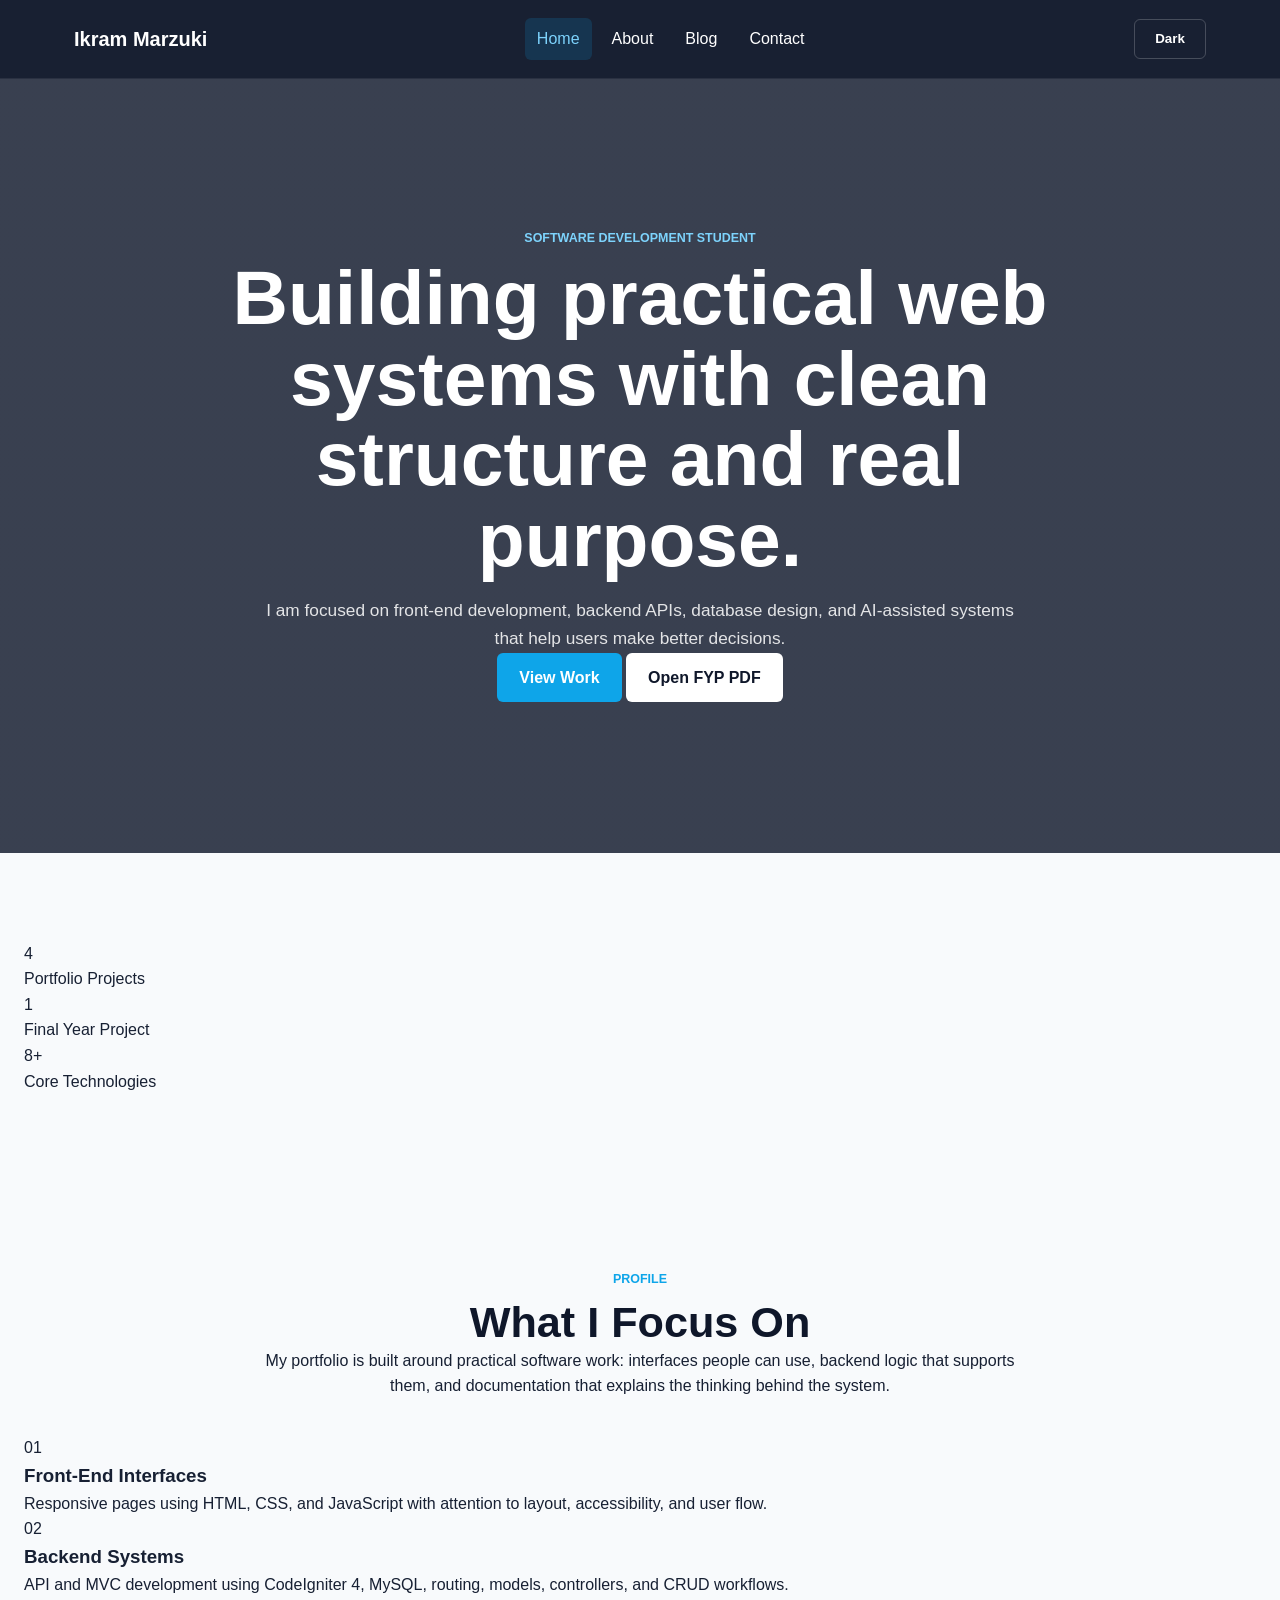
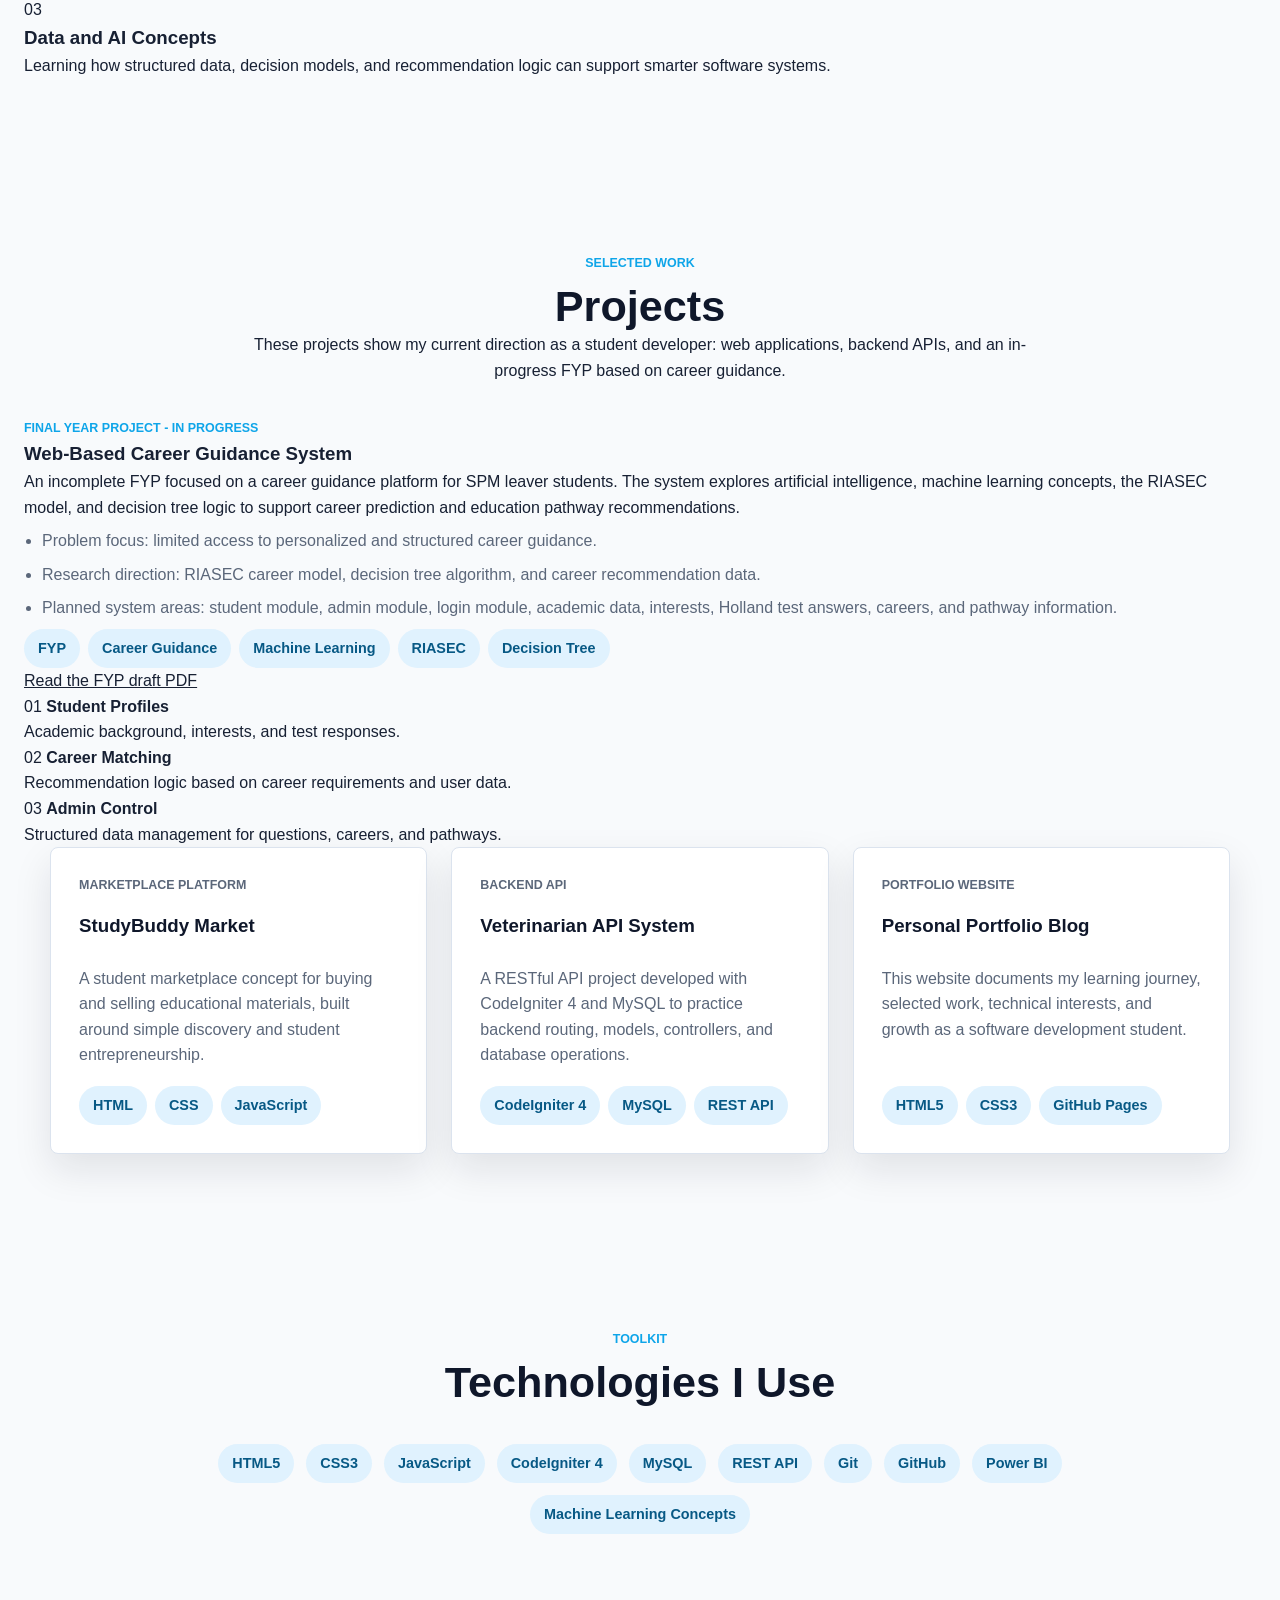
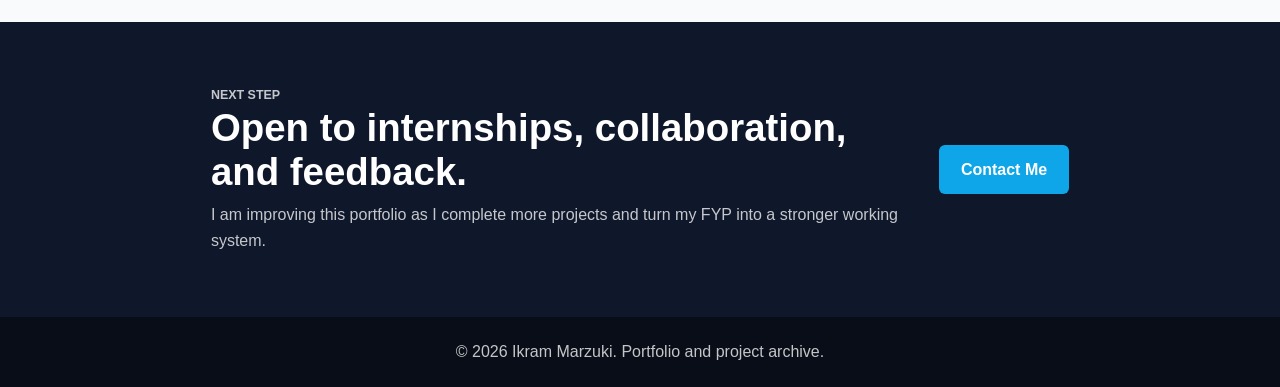
==== commit 07bcf1ae: "Improve homepage layout and featured project sections" ====
--- a/index.html
+++ b/index.html
@@ -4,7 +4,7 @@
 <head>
     <meta charset="UTF-8">
     <meta name="viewport" content="width=device-width, initial-scale=1.0">
-    <meta name="description" content="Portfolio of Ikram Marzuki, a software development student focused on web development, APIs, databases, AR, and practical software projects.">
+    <meta name="description" content="Portfolio of Ikram Marzuki, a software development student focused on web systems, APIs, databases, and AI-assisted career guidance.">
     <title>Ikram Marzuki | Software Development Portfolio</title>
 
     <link rel="stylesheet" href="css/style.css">
@@ -14,7 +14,7 @@
 <body>
     <header class="site-header">
         <nav class="navbar" aria-label="Main navigation">
-            <a class="logo" href="index.html">IKRAM.dev</a>
+            <a class="logo" href="index.html">Ikram Marzuki</a>
 
             <ul class="nav-links">
                 <li><a href="index.html" aria-current="page">Home</a></li>
@@ -23,56 +23,158 @@
                 <li><a href="contact.html">Contact</a></li>
             </ul>
 
-            <button id="darkModeBtn" class="theme-toggle" type="button" aria-label="Toggle dark mode">
-                Moon
-            </button>
+            <button id="darkModeBtn" class="theme-toggle" type="button" aria-label="Toggle dark mode">Dark</button>
         </nav>
     </header>
 
     <main>
         <section class="hero">
-            <div class="hero-content">
-                <div class="profile-mark" aria-hidden="true">IM</div>
+            <div class="hero-inner">
                 <p class="eyebrow">Software Development Student</p>
-                <h1>Hi, I'm Ikram Marzuki.</h1>
+                <h1>Building practical web systems with clean structure and real purpose.</h1>
                 <p class="hero-lede">
-                    I build practical web, API, database, and augmented reality projects with a focus on useful software, clean structure, and continuous learning.
+                    I am focused on front-end development, backend APIs, database design, and AI-assisted systems that help users make better decisions.
                 </p>
 
-                <div class="hero-buttons">
-                    <a href="#projects" class="btn">View Projects</a>
-                    <a href="contact.html" class="btn-secondary">Contact Me</a>
+                <div class="hero-actions">
+                    <a href="#work" class="btn">View Work</a>
+                    <a href="files/078194_THESISFYP.pdf" class="btn-secondary">Open FYP PDF</a>
                 </div>
             </div>
         </section>
 
-        <section class="section intro-section">
+        <section class="section profile-strip" aria-label="Portfolio snapshot">
+            <div>
+                <span class="metric">4</span>
+                <p>Portfolio Projects</p>
+            </div>
+            <div>
+                <span class="metric">1</span>
+                <p>Final Year Project</p>
+            </div>
+            <div>
+                <span class="metric">8+</span>
+                <p>Core Technologies</p>
+            </div>
+        </section>
+
+        <section class="section">
             <div class="section-heading">
-                <p class="eyebrow">Portfolio Focus</p>
-                <h2>What I Bring</h2>
-            </div>
-
-            <div class="feature-grid">
-                <article class="card">
-                    <h3>Web Development</h3>
-                    <p>Responsive interfaces using HTML, CSS, JavaScript, and structured project organization.</p>
-                </article>
-
-                <article class="card">
-                    <h3>Backend Thinking</h3>
-                    <p>RESTful API development, MVC architecture, database design, and CRUD workflows using CodeIgniter 4 and MySQL.</p>
-                </article>
-
-                <article class="card">
-                    <h3>Creative Technology</h3>
-                    <p>Interest in AI and AR experiences that make learning, culture, and information more interactive.</p>
-                </article>
-            </div>
-        </section>
-
-        <section class="section tech-stack">
+                <p class="eyebrow">Profile</p>
+                <h2>What I Focus On</h2>
+                <p>
+                    My portfolio is built around practical software work: interfaces people can use, backend logic that supports them, and documentation that explains the thinking behind the system.
+                </p>
+            </div>
+
+            <div class="service-grid">
+                <article class="service-card">
+                    <span>01</span>
+                    <h3>Front-End Interfaces</h3>
+                    <p>Responsive pages using HTML, CSS, and JavaScript with attention to layout, accessibility, and user flow.</p>
+                </article>
+
+                <article class="service-card">
+                    <span>02</span>
+                    <h3>Backend Systems</h3>
+                    <p>API and MVC development using CodeIgniter 4, MySQL, routing, models, controllers, and CRUD workflows.</p>
+                </article>
+
+                <article class="service-card">
+                    <span>03</span>
+                    <h3>Data and AI Concepts</h3>
+                    <p>Learning how structured data, decision models, and recommendation logic can support smarter software systems.</p>
+                </article>
+            </div>
+        </section>
+
+        <section id="work" class="section work-section">
+            <div class="section-heading align-left">
+                <p class="eyebrow">Selected Work</p>
+                <h2>Projects</h2>
+                <p>These projects show my current direction as a student developer: web applications, backend APIs, and an in-progress FYP based on career guidance.</p>
+            </div>
+
+            <div class="featured-project">
+                <div>
+                    <p class="project-type">Final Year Project - In Progress</p>
+                    <h3>Web-Based Career Guidance System</h3>
+                    <p>
+                        An incomplete FYP focused on a career guidance platform for SPM leaver students. The system explores artificial intelligence, machine learning concepts, the RIASEC model, and decision tree logic to support career prediction and education pathway recommendations.
+                    </p>
+                    <ul class="project-points">
+                        <li>Problem focus: limited access to personalized and structured career guidance.</li>
+                        <li>Research direction: RIASEC career model, decision tree algorithm, and career recommendation data.</li>
+                        <li>Planned system areas: student module, admin module, login module, academic data, interests, Holland test answers, careers, and pathway information.</li>
+                    </ul>
+                    <div class="tag-row">
+                        <span>FYP</span>
+                        <span>Career Guidance</span>
+                        <span>Machine Learning</span>
+                        <span>RIASEC</span>
+                        <span>Decision Tree</span>
+                    </div>
+                    <a href="files/078194_THESISFYP.pdf" class="text-link">Read the FYP draft PDF</a>
+                </div>
+
+                <div class="project-panel" aria-label="FYP system highlights">
+                    <div>
+                        <span>01</span>
+                        <strong>Student Profiles</strong>
+                        <p>Academic background, interests, and test responses.</p>
+                    </div>
+                    <div>
+                        <span>02</span>
+                        <strong>Career Matching</strong>
+                        <p>Recommendation logic based on career requirements and user data.</p>
+                    </div>
+                    <div>
+                        <span>03</span>
+                        <strong>Admin Control</strong>
+                        <p>Structured data management for questions, careers, and pathways.</p>
+                    </div>
+                </div>
+            </div>
+
+            <div class="project-grid">
+                <article class="project-card">
+                    <p class="project-type">Marketplace Platform</p>
+                    <h3>StudyBuddy Market</h3>
+                    <p>A student marketplace concept for buying and selling educational materials, built around simple discovery and student entrepreneurship.</p>
+                    <div class="tag-row">
+                        <span>HTML</span>
+                        <span>CSS</span>
+                        <span>JavaScript</span>
+                    </div>
+                </article>
+
+                <article class="project-card">
+                    <p class="project-type">Backend API</p>
+                    <h3>Veterinarian API System</h3>
+                    <p>A RESTful API project developed with CodeIgniter 4 and MySQL to practice backend routing, models, controllers, and database operations.</p>
+                    <div class="tag-row">
+                        <span>CodeIgniter 4</span>
+                        <span>MySQL</span>
+                        <span>REST API</span>
+                    </div>
+                </article>
+
+                <article class="project-card">
+                    <p class="project-type">Portfolio Website</p>
+                    <h3>Personal Portfolio Blog</h3>
+                    <p>This website documents my learning journey, selected work, technical interests, and growth as a software development student.</p>
+                    <div class="tag-row">
+                        <span>HTML5</span>
+                        <span>CSS3</span>
+                        <span>GitHub Pages</span>
+                    </div>
+                </article>
+            </div>
+        </section>
+
+        <section class="section stack-section">
             <div class="section-heading">
-                <p class="eyebrow">Tools</p>
+                <p class="eyebrow">Toolkit</p>
                 <h2>Technologies I Use</h2>
             </div>
 
@@ -86,115 +188,22 @@
                 <span>Git</span>
                 <span>GitHub</span>
                 <span>Power BI</span>
-                <span>AR</span>
-            </div>
-        </section>
-
-        <section id="projects" class="section projects">
-            <div class="section-heading">
-                <p class="eyebrow">Selected Work</p>
-                <h2>Featured Projects</h2>
-            </div>
-
-            <div class="project-grid">
-                <article class="project-card">
-                    <div>
-                        <p class="project-type">Marketplace Platform</p>
-                        <h3>StudyBuddy Market</h3>
-                        <p>
-                            A student-focused marketplace for buying and selling study materials, created to support peer learning and small student entrepreneurship.
-                        </p>
-                    </div>
-                    <ul class="project-points">
-                        <li>Designed around student users and simple product discovery.</li>
-                        <li>Practiced front-end layout, feature planning, and marketplace flow.</li>
-                        <li>Good candidate for screenshots, user roles, and transaction workflow details.</li>
-                    </ul>
-                    <div class="tag-row">
-                        <span>Web</span>
-                        <span>UX</span>
-                        <span>Entrepreneurship</span>
-                    </div>
-                </article>
-
-                <article class="project-card">
-                    <div>
-                        <p class="project-type">Backend API</p>
-                        <h3>Veterinarian API System</h3>
-                        <p>
-                            A RESTful API system built with CodeIgniter 4 and MySQL for managing veterinary-related data and backend operations.
-                        </p>
-                    </div>
-                    <ul class="project-points">
-                        <li>Applied MVC structure, routing, controllers, models, and database operations.</li>
-                        <li>Strengthened understanding of API endpoints and server-side validation.</li>
-                        <li>Good candidate for endpoint tables, database schema, and testing examples.</li>
-                    </ul>
-                    <div class="tag-row">
-                        <span>CodeIgniter 4</span>
-                        <span>MySQL</span>
-                        <span>REST API</span>
-                    </div>
-                </article>
-
-                <article class="project-card">
-                    <div>
-                        <p class="project-type">Augmented Reality</p>
-                        <h3>Malaysian Batik AR</h3>
-                        <p>
-                            An AR project that promotes Malaysian Batik through interactive digital experiences and cultural heritage storytelling.
-                        </p>
-                    </div>
-                    <ul class="project-points">
-                        <li>Connects technology with Malaysian culture and visual learning.</li>
-                        <li>Shows interest in immersive media beyond standard websites.</li>
-                        <li>Good candidate for demo images, target markers, and interaction flow.</li>
-                    </ul>
-                    <div class="tag-row">
-                        <span>AR</span>
-                        <span>Culture</span>
-                        <span>Interactive Media</span>
-                    </div>
-                </article>
-            </div>
-        </section>
-
-        <section class="stats" aria-label="Portfolio highlights">
-            <div class="stat">
-                <h2>3+</h2>
-                <p>Major Projects</p>
-            </div>
-            <div class="stat">
-                <h2>10</h2>
-                <p>Core Technologies</p>
-            </div>
-            <div class="stat">
-                <h2>100%</h2>
-                <p>Commitment to Learning</p>
-            </div>
-        </section>
-
-        <section class="section purpose">
-            <div class="section-heading">
-                <p class="eyebrow">Direction</p>
-                <h2>What I Want To Build Next</h2>
-            </div>
-            <p>
-                I am working toward becoming a full stack developer who can design, build, document, and improve real software systems. This portfolio will grow with case studies, screenshots, technical decisions, and lessons learned from each project.
-            </p>
+                <span>Machine Learning Concepts</span>
+            </div>
         </section>
 
         <section class="cta">
             <div>
-                <h2>Open To Collaboration</h2>
-                <p>Interested in web development, API systems, AR projects, or student technology ideas? Let's connect.</p>
+                <p class="eyebrow">Next Step</p>
+                <h2>Open to internships, collaboration, and feedback.</h2>
+                <p>I am improving this portfolio as I complete more projects and turn my FYP into a stronger working system.</p>
             </div>
             <a href="contact.html" class="btn">Contact Me</a>
         </section>
     </main>
 
     <footer>
-        <p>&copy; 2026 Ikram Marzuki | Personal Portfolio Blog</p>
+        <p>&copy; 2026 Ikram Marzuki. Portfolio and project archive.</p>
     </footer>
 </body>
 
--- a/css/style.css
+++ b/css/style.css
@@ -1,712 +1,622 @@
+:root {
+    --bg: #f8fafc;
+    --bg-soft: #eef6fb;
+    --surface: #ffffff;
+    --surface-strong: #f1f5f9;
+    --text: #172033;
+    --muted: #5b677a;
+    --navy: #0f172a;
+    --accent: #0ea5e9;
+    --accent-dark: #0369a1;
+    --border: #dbe3ee;
+    --shadow: 0 16px 38px rgba(15, 23, 42, 0.10);
+}
+
 * {
     margin: 0;
     padding: 0;
     box-sizing: border-box;
 }
 
+html {
+    scroll-behavior: smooth;
+}
+
 body {
-    font-family: 'Segoe UI', sans-serif;
-
-    background:
-        radial-gradient(circle at top right,
-        rgba(56,189,248,.25),
-        transparent 35%),
-
-        radial-gradient(circle at bottom left,
-        rgba(14,165,233,.2),
-        transparent 35%),
-
-        linear-gradient(
-        135deg,
-        #f8fafc,
-        #e2e8f0);
-
-    color: #333;
+    font-family: "Segoe UI", Arial, sans-serif;
+    background: var(--bg);
+    color: var(--text);
     line-height: 1.6;
-
     overflow-x: hidden;
 }
 
-/* Navigation */
-
-.navbar {
-    display: flex;
-    justify-content: space-between;
-    align-items: center;
-    padding: 20px 8%;
-    background: #0f172a;
-    color: white;
+a {
+    color: inherit;
+}
+
+.site-header {
     position: sticky;
     top: 0;
+    z-index: 10;
+    background: rgba(15, 23, 42, 0.96);
+    border-bottom: 1px solid rgba(255, 255, 255, 0.08);
+}
+
+.navbar {
+    max-width: 1180px;
+    margin: 0 auto;
+    padding: 18px 24px;
+    display: flex;
+    align-items: center;
+    justify-content: space-between;
+    gap: 20px;
+    color: #ffffff;
 }
 
 .logo {
-    font-size: 1.5rem;
-    font-weight: bold;
+    font-size: 1.25rem;
+    font-weight: 800;
+    text-decoration: none;
 }
 
 .nav-links {
     display: flex;
+    align-items: center;
+    justify-content: center;
+    gap: 8px;
     list-style: none;
 }
 
-.nav-links li {
-    margin-left: 25px;
-}
-
 .nav-links a {
+    display: inline-flex;
+    align-items: center;
+    min-height: 40px;
+    padding: 8px 12px;
+    border-radius: 6px;
+    color: #ffffff;
     text-decoration: none;
-    color: white;
-    transition: 0.3s;
-}
-
-.nav-links a:hover {
-    color: #38bdf8;
-}
-
-/* Hero */
+    transition: background 0.2s ease, color 0.2s ease;
+}
+
+.nav-links a:hover,
+.nav-links a[aria-current="page"] {
+    background: rgba(14, 165, 233, 0.16);
+    color: #7dd3fc;
+}
+
+.theme-toggle {
+    min-width: 72px;
+    min-height: 40px;
+    border: 1px solid rgba(255, 255, 255, 0.2);
+    border-radius: 6px;
+    background: transparent;
+    color: #ffffff;
+    cursor: pointer;
+    font-weight: 700;
+}
+
+.hero,
+.page-hero,
+.contact-hero {
+    display: flex;
+    flex-direction: column;
+    justify-content: center;
+    align-items: center;
+    text-align: center;
+    color: #ffffff;
+    background:
+        linear-gradient(rgba(15, 23, 42, 0.82), rgba(15, 23, 42, 0.82)),
+        url("https://images.unsplash.com/photo-1518770660439-4636190af475?auto=format&fit=crop&w=1600&q=80");
+    background-size: cover;
+    background-position: center;
+}
 
 .hero {
-    min-height: 90vh;
-    display: flex;
+    min-height: 86vh;
+    padding: 96px 24px;
+}
+
+.page-hero,
+.contact-hero {
+    min-height: 46vh;
+    padding: 96px 24px;
+}
+
+.hero-content {
+    max-width: 850px;
+    animation: fadeUp 0.9s ease;
+}
+
+@keyframes fadeUp {
+    from {
+        opacity: 0;
+        transform: translateY(28px);
+    }
+
+    to {
+        opacity: 1;
+        transform: translateY(0);
+    }
+}
+
+.profile-mark,
+.contact-icon {
+    width: 128px;
+    height: 128px;
+    display: inline-flex;
+    align-items: center;
     justify-content: center;
-    align-items: center;
-    text-align: center;
-    background:
-        linear-gradient(rgba(15,23,42,.8),
-        rgba(15,23,42,.8)),
-        url("https://images.unsplash.com/photo-1518770660439-4636190af475");
-    background-size: cover;
-    color: white;
-}
-
-.hero-content {
-
-    max-width:800px;
-
-    animation: fadeUp 1s ease;
-}
-
-@keyframes fadeUp {
-
-    from {
-
-        opacity:0;
-
-        transform:
-        translateY(50px);
-    }
-
-    to {
-
-        opacity:1;
-
-        transform:
-        translateY(0);
-    }
-}
-
-.hero h1 {
-    font-size: 3rem;
-}
-
-.hero h2 {
-    margin-top: 10px;
-    color: #38bdf8;
-}
-
-.hero p {
-    margin-top: 20px;
-    font-size: 1.1rem;
+    border-radius: 50%;
+    border: 4px solid rgba(255, 255, 255, 0.85);
+    background: linear-gradient(135deg, #0ea5e9, #164e63);
+    color: #ffffff;
+    font-size: 2.4rem;
+    font-weight: 800;
+    margin-bottom: 24px;
+    box-shadow: 0 16px 36px rgba(0, 0, 0, 0.25);
+}
+
+.contact-icon {
+    width: 92px;
+    height: 92px;
+    font-size: 1.7rem;
+    border-color: rgba(14, 165, 233, 0.28);
+    box-shadow: none;
+}
+
+.eyebrow,
+.project-type,
+.post-meta {
+    color: var(--accent);
+    font-size: 0.78rem;
+    font-weight: 800;
+    letter-spacing: 0;
+    text-transform: uppercase;
+}
+
+.hero .eyebrow,
+.page-hero .eyebrow,
+.contact-hero .eyebrow {
+    color: #7dd3fc;
+}
+
+.hero h1,
+.page-hero h1,
+.contact-hero h1 {
+    max-width: 920px;
+    font-size: clamp(2.25rem, 6vw, 4.8rem);
+    line-height: 1.05;
+    margin: 8px auto 18px;
+}
+
+.hero-lede,
+.page-hero p,
+.contact-hero p {
+    max-width: 760px;
+    margin: 0 auto;
+    color: rgba(255, 255, 255, 0.86);
+    font-size: 1.08rem;
+}
+
+.hero-buttons {
+    display: flex;
+    flex-wrap: wrap;
+    justify-content: center;
+    gap: 14px;
+    margin-top: 32px;
 }
 
 .btn,
 .btn-secondary {
-    display: inline-block;
-    margin-top: 25px;
-    padding: 12px 24px;
+    display: inline-flex;
+    align-items: center;
+    justify-content: center;
+    min-height: 46px;
+    padding: 12px 22px;
+    border-radius: 6px;
     text-decoration: none;
+    border: 0;
+    font-weight: 800;
+    cursor: pointer;
+}
+
+.btn {
+    background: var(--accent);
+    color: #ffffff;
+}
+
+.btn:hover {
+    background: var(--accent-dark);
+}
+
+.btn-secondary {
+    background: #ffffff;
+    color: var(--navy);
+}
+
+.section {
+    padding: 88px 24px;
+}
+
+.section-heading {
+    max-width: 780px;
+    margin: 0 auto 36px;
+    text-align: center;
+}
+
+.section-heading h2,
+.purpose h2 {
+    color: var(--navy);
+    font-size: clamp(2rem, 4vw, 2.7rem);
+    line-height: 1.15;
+    margin-top: 8px;
+}
+
+.intro-section,
+.timeline-section {
+    background: var(--surface);
+}
+
+.feature-grid,
+.about-grid,
+.blog-grid {
+    max-width: 1120px;
+    margin: 0 auto;
+    display: grid;
+    grid-template-columns: repeat(auto-fit, minmax(250px, 1fr));
+    gap: 24px;
+}
+
+.about-grid {
+    grid-template-columns: repeat(auto-fit, minmax(280px, 1fr));
+}
+
+.card,
+.project-card {
+    background: var(--surface);
+    border: 1px solid var(--border);
     border-radius: 8px;
-    margin-right: 10px;
-}
-
-.btn {
-    background: #38bdf8;
-    color: white;
-}
-
-.btn-secondary {
-    background: white;
-    color: #0f172a;
-}
-
-/* Sections */
-
-.skills,
-.projects,
+    padding: 28px;
+    box-shadow: var(--shadow);
+    transition: transform 0.2s ease, box-shadow 0.2s ease;
+}
+
+.card:hover,
+.project-card:hover {
+    transform: translateY(-6px);
+    box-shadow: 0 20px 44px rgba(15, 23, 42, 0.15);
+}
+
+.card h3,
+.project-card h3,
+.blog-card h2,
+.contact-info h2,
+.contact-form h2 {
+    color: var(--navy);
+    margin-bottom: 10px;
+    line-height: 1.25;
+}
+
+.card p,
+.project-card p,
+.clean-list,
+.project-points {
+    color: var(--muted);
+}
+
+.clean-list,
+.project-points {
+    padding-left: 18px;
+}
+
+.clean-list li,
+.project-points li {
+    margin: 8px 0;
+}
+
+.tech-stack,
 .purpose {
-    padding: 80px 10%;
-}
-
-.skills h2,
-.projects h2,
-.purpose h2{
-
-    text-align:center;
-
-    font-size:2.3rem;
-
-    margin-bottom:50px;
-
-    color:#0f172a;
-
-    position:relative;
-}
-
-.skills h2::after,
-.projects h2::after,
-.purpose h2::after{
-
-    content:"";
-
-    width:80px;
-
-    height:4px;
-
-    background:#38bdf8;
-
-    display:block;
-
-    margin:15px auto;
-}
-
-/* Cards */
-
-.card-container {
+    background: var(--bg-soft);
+}
+
+.tech-grid {
+    max-width: 960px;
+    margin: 0 auto;
+    display: flex;
+    flex-wrap: wrap;
+    justify-content: center;
+    gap: 12px;
+}
+
+.tech-grid span,
+.tag-row span {
+    display: inline-flex;
+    align-items: center;
+    min-height: 36px;
+    padding: 8px 14px;
+    border-radius: 999px;
+    background: #e0f2fe;
+    color: #075985;
+    font-weight: 800;
+    font-size: 0.9rem;
+}
+
+.projects {
+    background: #ffffff;
+}
+
+.project-grid {
+    max-width: 1180px;
+    margin: 0 auto;
     display: grid;
-    grid-template-columns:
-        repeat(auto-fit, minmax(250px,1fr));
-    gap: 25px;
-}
-
-.card {
-
-    background: rgba(255,255,255,0.85);
-
-    backdrop-filter: blur(10px);
-
-    border: 1px solid rgba(255,255,255,0.5);
-
-    padding: 30px;
-
-    border-radius: 20px;
-
-    box-shadow:
-        0 10px 25px rgba(0,0,0,.08);
-
-    transition: all .4s ease;
-}
-
-.card:hover{
-
-    transform:
-    translateY(-12px)
-    scale(1.03);
-
-    box-shadow:
-    0 15px 30px rgba(0,0,0,.15);
-}
-
-.card h3 {
-    color: #0f172a;
-    margin-bottom: 10px;
-}
-
-/* Purpose */
+    grid-template-columns: repeat(auto-fit, minmax(290px, 1fr));
+    gap: 24px;
+}
+
+.project-card {
+    display: flex;
+    flex-direction: column;
+    gap: 18px;
+}
+
+.tag-row {
+    display: flex;
+    flex-wrap: wrap;
+    gap: 8px;
+    margin-top: auto;
+}
+
+.stats {
+    background: var(--navy);
+    color: #ffffff;
+    padding: 64px 24px;
+    display: grid;
+    grid-template-columns: repeat(3, minmax(0, 1fr));
+    gap: 24px;
+    text-align: center;
+}
+
+.stat h2 {
+    font-size: clamp(2rem, 5vw, 3rem);
+    color: #7dd3fc;
+}
+
+.stat p {
+    color: rgba(255, 255, 255, 0.78);
+}
 
 .purpose p {
-    max-width: 900px;
-    margin: auto;
+    max-width: 860px;
+    margin: 0 auto;
     text-align: center;
-}
-
-/* Footer */
-
-footer {
-    background: #0f172a;
-    color: white;
-    text-align: center;
-    padding: 20px;
-}
-
-/* Dark Mode */
-
-.dark-mode {
-    background: #121212;
-    color: white;
-}
-
-.dark-mode .card {
-    background: #1e293b;
-    color: white;
-}
-
-.dark-mode footer {
-    background: black;
-}
-
-/* Mobile */
-
-@media(max-width:768px){
-
-    .navbar {
-
-        display:flex;
-    
-        justify-content:space-between;
-    
-        align-items:center;
-    
-        padding:20px 8%;
-    
-        background:
-        rgba(15,23,42,.95);
-    
-        backdrop-filter: blur(10px);
-    
-        color:white;
-    
-        position:sticky;
-    
-        top:0;
-    
-        z-index:1000;
-    
-        box-shadow:
-        0 5px 15px rgba(0,0,0,.15);
-    }
-
-    .nav-links{
-        margin-top:15px;
-        flex-direction:column;
-        text-align:center;
-    }
-
-    .nav-links li{
-        margin:10px 0;
-    }
-
-    .hero h1{
-        font-size:2rem;
-    }
-
-}
-
-.skills{
-
-    padding:100px 10%;
-
+    color: var(--muted);
+    font-size: 1.05rem;
+}
+
+.cta {
+    padding: 64px 24px;
+    background: var(--navy);
+    color: #ffffff;
+    display: flex;
+    justify-content: center;
+    align-items: center;
+    gap: 28px;
+    text-align: left;
+}
+
+.cta div {
+    max-width: 700px;
+}
+
+.cta h2 {
+    font-size: clamp(1.8rem, 4vw, 2.4rem);
+    line-height: 1.15;
+    margin-bottom: 8px;
+}
+
+.cta p {
+    color: rgba(255, 255, 255, 0.76);
+}
+
+.timeline {
+    max-width: 1020px;
+    margin: 0 auto;
+    display: grid;
+    grid-template-columns: repeat(3, minmax(0, 1fr));
+    gap: 20px;
+}
+
+.timeline article {
+    border-left: 4px solid var(--accent);
+    background: var(--surface-strong);
+    border-radius: 8px;
+    padding: 22px;
+}
+
+.timeline span {
+    color: var(--accent);
+    font-weight: 900;
+}
+
+.timeline h3 {
+    color: var(--navy);
+    margin: 8px 0;
+}
+
+.timeline p {
+    color: var(--muted);
+}
+
+.contact-hero {
     background:
-    linear-gradient(
-    180deg,
-    rgba(255,255,255,.5),
-    rgba(248,250,252,.8));
-}
-
-.projects{
-
-    padding:100px 10%;
-
-    background:
-    linear-gradient(
-    135deg,
-    #dbeafe,
-    #eff6ff);
-}
-
-.purpose{
-
-    padding:100px 10%;
-
-    background:
-    linear-gradient(
-    135deg,
-    #f1f5f9,
-    #cbd5e1);
-}
-
-.stats{
-
-    background:#0f172a;
-
-    color:white;
-
-    padding:80px 10%;
-
-    display:flex;
-
-    justify-content:space-around;
-
-    text-align:center;
-}
-
-.stat h2{
-
-    font-size:3rem;
-
-    color:#38bdf8;
-}
-
-.profile-pic{
-
-    width:180px;
-
-    height:180px;
-
-    border-radius:50%;
-
-    object-fit:cover;
-
-    border:5px solid white;
-
-    margin-bottom:25px;
-}
-
-.socials{
-
-    padding:70px;
-
-    text-align:center;
-
-    background:#f8fafc;
-}
-
-.socials a{
-
-    margin:15px;
-
-    text-decoration:none;
-
-    color:#0f172a;
-
-    font-weight:bold;
-}
-
-.about-grid {
-
-    display: grid;
-
-    grid-template-columns:
-        repeat(auto-fit, minmax(300px, 1fr));
-
-    gap: 25px;
-
-    margin-top: 40px;
-}
-
-body::before {
-
-    content:"";
-
-    position:fixed;
-
-    width:500px;
-
-    height:500px;
-
-    background:
-    rgba(56,189,248,.15);
-
-    border-radius:50%;
-
-    top:-150px;
-
-    right:-150px;
-
-    filter:blur(100px);
-
-    z-index:-1;
-}
-
-body::after {
-
-    content:"";
-
-    position:fixed;
-
-    width:400px;
-
-    height:400px;
-
-    background:
-    rgba(14,165,233,.12);
-
-    border-radius:50%;
-
-    bottom:-150px;
-
-    left:-150px;
-
-    filter:blur(100px);
-
-    z-index:-1;
-}
-
-.tech-stack{
-
-    padding:100px 10%;
-
-    text-align:center;
-}
-
-.tech-grid{
-
-    display:flex;
-
-    flex-wrap:wrap;
-
-    justify-content:center;
-
-    gap:15px;
-
-    margin-top:40px;
-}
-
-.tech-grid span{
-
-    background:#0f172a;
-
-    color:white;
-
-    padding:12px 20px;
-
-    border-radius:30px;
-}
-
-.cta{
-
-    padding:100px 10%;
-
-    text-align:center;
-
-    background:#0f172a;
-
-    color:white;
-}
-
-/* CONTACT PAGE */
-
-.contact-hero {
-
-    min-height: 50vh;
-
-    display: flex;
-    flex-direction: column;
-    justify-content: center;
-    align-items: center;
-
-    text-align: center;
-
-    padding: 120px 20px;
-
-    background:
-    linear-gradient(
-        rgba(15,23,42,.85),
-        rgba(15,23,42,.85)
-    ),
-    url("https://images.unsplash.com/photo-1498050108023-c5249f4df085");
-
+        linear-gradient(rgba(15, 23, 42, 0.84), rgba(15, 23, 42, 0.84)),
+        url("https://images.unsplash.com/photo-1498050108023-c5249f4df085?auto=format&fit=crop&w=1600&q=80");
     background-size: cover;
     background-position: center;
-
-    color: white;
-}
-
-.contact-hero h1 {
-
-    font-size: 4rem;
-
-    margin-bottom: 20px;
-}
-
-.contact-hero p {
-
-    max-width: 800px;
-
-    margin: auto;
-
-    font-size: 1.2rem;
-
-    line-height: 1.8;
-}
-
-.contact-hero h1 {
-
-    font-size: 3rem;
-
-    margin-bottom: 20px;
-}
-
-.contact-hero p {
-
-    max-width: 700px;
-
-    margin: auto;
-
-    font-size: 1.1rem;
 }
 
 .contact-container {
-
+    max-width: 1120px;
+    margin: 0 auto;
+    padding: 88px 24px;
     display: grid;
-
-    grid-template-columns:
-    1fr 1.4fr;
-
-    gap: 40px;
-
-    padding: 100px 10%;
-
-    align-items: stretch;
-}
-
-.contact-info,
-.contact-form {
-
-    background:
-    rgba(255,255,255,.85);
-
-    backdrop-filter: blur(12px);
-
-    border-radius: 25px;
-
-    padding: 40px;
-
-    box-shadow:
-    0 15px 40px rgba(0,0,0,.08);
+    grid-template-columns: 0.9fr 1.25fr;
+    gap: 28px;
+    align-items: start;
 }
 
 .contact-item {
-
-    margin-bottom: 25px;
+    margin-top: 20px;
 }
 
 .contact-item h3 {
-
-    color: #38bdf8;
-
-    margin-bottom: 5px;
+    color: var(--accent-dark);
+    margin-bottom: 4px;
+}
+
+.contact-item a {
+    color: var(--accent-dark);
+    overflow-wrap: anywhere;
 }
 
 .contact-form form {
-
-    display: flex;
-
-    flex-direction: column;
-
-    gap: 15px;
+    display: grid;
+    gap: 16px;
+}
+
+.contact-form label {
+    display: grid;
+    gap: 7px;
+    color: var(--muted);
+    font-weight: 700;
 }
 
 .contact-form input,
 .contact-form textarea {
-
     width: 100%;
-
-    padding: 18px 20px;
-
-    border: none;
-
-    border-radius: 15px;
-
-    background: #f1f5f9;
-
-    font-size: 1rem;
-
-    transition: .3s;
+    padding: 14px 16px;
+    border: 1px solid var(--border);
+    border-radius: 6px;
+    background: var(--surface-strong);
+    color: var(--text);
+    font: inherit;
 }
 
 .contact-form input:focus,
 .contact-form textarea:focus {
-
-    outline: none;
-
-    background: white;
-
-    transform: translateY(-2px);
-
-    box-shadow:
-    0 0 0 3px rgba(56,189,248,.25);
-}
-
-.contact-form .btn {
-
-    width: 100%;
-
-    padding: 18px;
-
-    border: none;
-
-    border-radius: 15px;
-
-    background:
-    linear-gradient(
-        135deg,
-        #38bdf8,
-        #0ea5e9
-    );
-
-    color: white;
-
-    font-size: 1rem;
-
-    font-weight: 600;
-
-    cursor: pointer;
-
-    transition: .3s;
-}
-
-.contact-form .btn:hover {
-
-    transform: translateY(-3px);
-
-    box-shadow:
-    0 10px 20px rgba(56,189,248,.3);
-}
-
-.contact-image {
-
-    width: 150px;
-
-    display: block;
-
-    margin: 0 auto 25px;
-}
-
-@media(max-width:900px){ asldasd
-
-    .contact-container{
-    
-        grid-template-columns:1fr;
-    }
-    
-    .contact-hero h1{
-    
-        font-size:2.5rem;
-    }
-    }
-
-    .contact-banner {
-
-        text-align:center;
-    
-        padding:80px 10%;
-    
-        background:
-        linear-gradient(
-            135deg,
-            #0f172a,
-            #1e293b);
-    
-        color:white;
-    }+    outline: 3px solid rgba(14, 165, 233, 0.24);
+    background: var(--surface);
+}
+
+footer {
+    background: #080d18;
+    color: rgba(255, 255, 255, 0.76);
+    text-align: center;
+    padding: 22px;
+}
+
+.dark-mode {
+    --bg: #101725;
+    --bg-soft: #111c2c;
+    --surface: #172033;
+    --surface-strong: #202b3e;
+    --text: #e5edf7;
+    --muted: #b6c3d6;
+    --navy: #e5edf7;
+    --border: #314156;
+    --shadow: 0 16px 38px rgba(0, 0, 0, 0.22);
+}
+
+.dark-mode .site-header,
+.dark-mode .stats,
+.dark-mode .cta,
+.dark-mode footer {
+    background: #050914;
+}
+
+.dark-mode .hero,
+.dark-mode .page-hero,
+.dark-mode .contact-hero {
+    color: #ffffff;
+}
+
+.dark-mode .tech-grid span,
+.dark-mode .tag-row span {
+    background: #12334a;
+    color: #bae6fd;
+}
+
+@media (max-width: 820px) {
+    .navbar {
+        flex-wrap: wrap;
+        justify-content: center;
+    }
+
+    .logo {
+        width: 100%;
+        text-align: center;
+    }
+
+    .nav-links {
+        order: 3;
+        width: 100%;
+        flex-wrap: wrap;
+    }
+
+    .theme-toggle {
+        position: absolute;
+        right: 16px;
+        top: 14px;
+    }
+
+    .hero,
+    .page-hero,
+    .contact-hero {
+        min-height: auto;
+        padding: 76px 20px;
+    }
+
+    .section,
+    .contact-container {
+        padding: 64px 20px;
+    }
+
+    .stats,
+    .timeline,
+    .contact-container {
+        grid-template-columns: 1fr;
+    }
+
+    .cta {
+        flex-direction: column;
+        align-items: flex-start;
+    }
+}
+
+@media (max-width: 520px) {
+    .nav-links a {
+        padding: 7px 9px;
+        font-size: 0.92rem;
+    }
+
+    .theme-toggle {
+        min-width: 62px;
+        font-size: 0.86rem;
+    }
+
+    .profile-mark {
+        width: 104px;
+        height: 104px;
+        font-size: 2rem;
+    }
+
+    .hero-buttons {
+        align-items: stretch;
+        flex-direction: column;
+    }
+
+    .btn,
+    .btn-secondary {
+        width: 100%;
+    }
+}
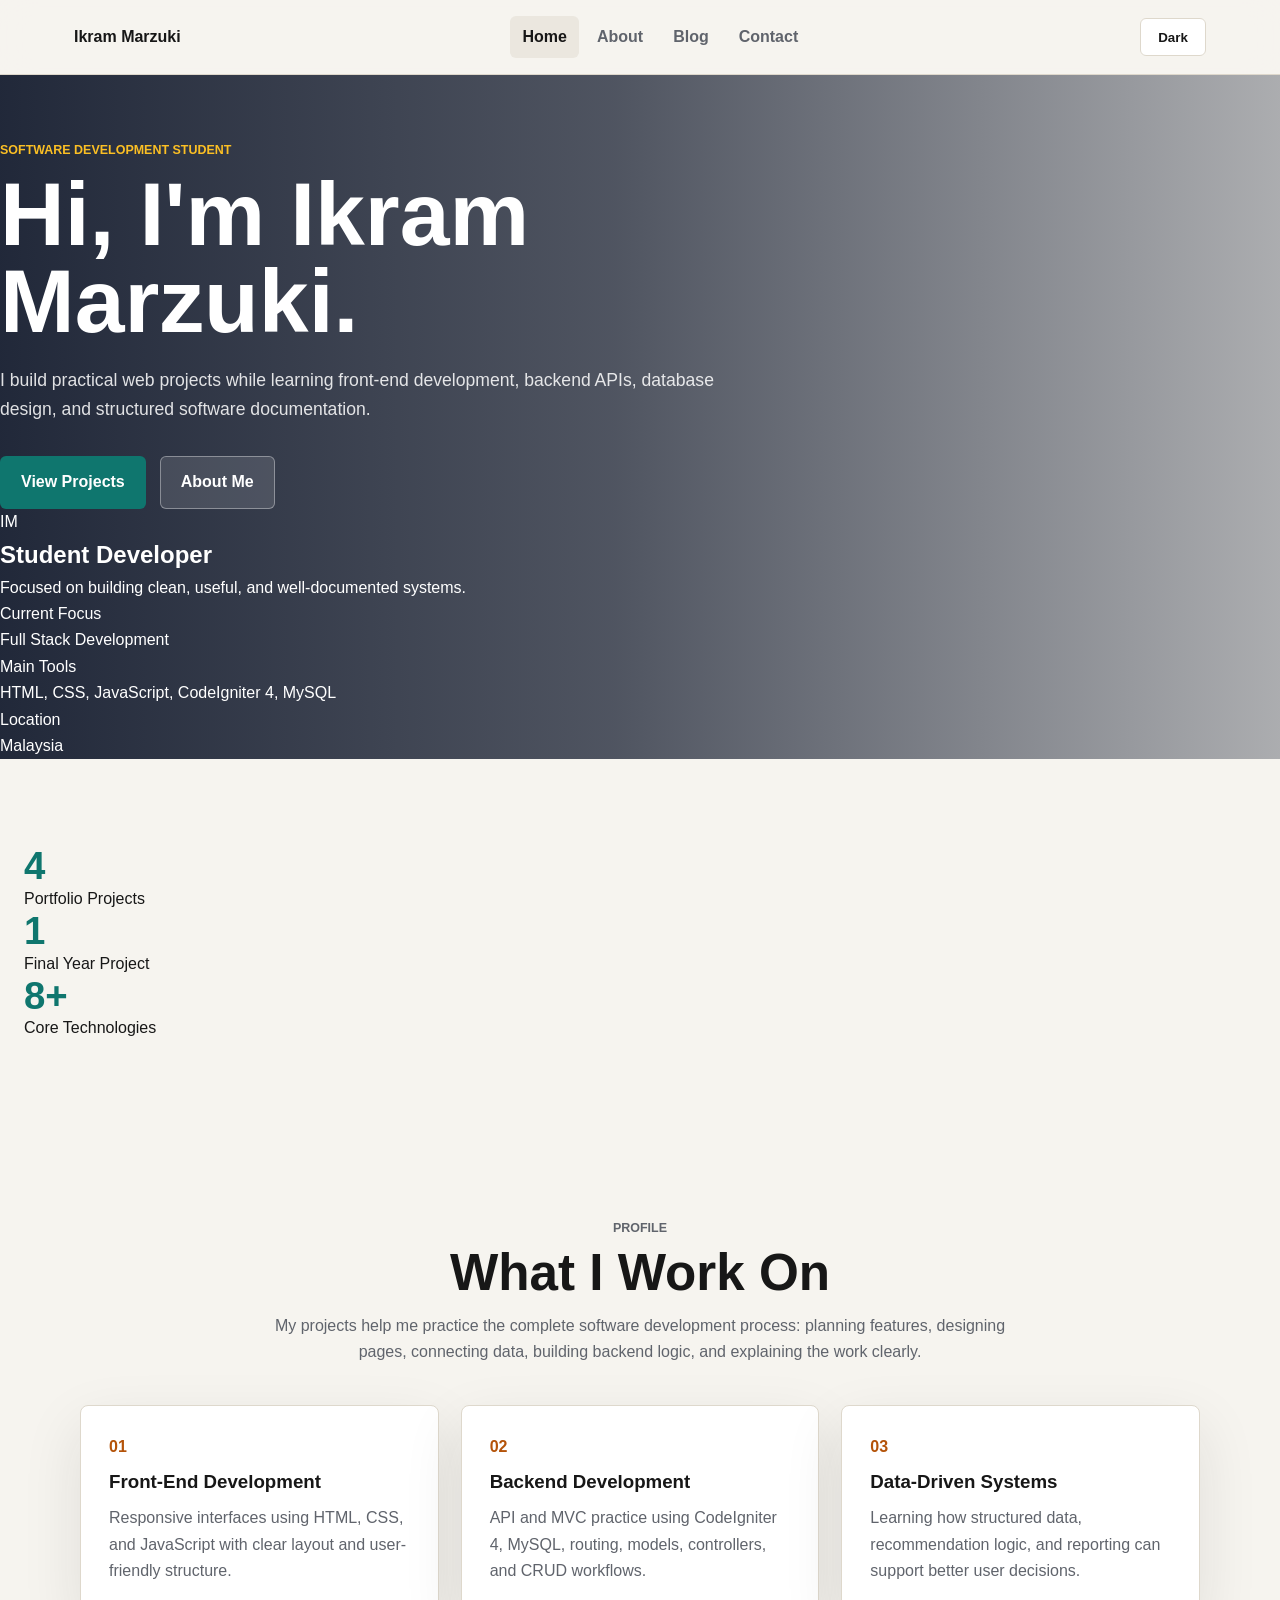
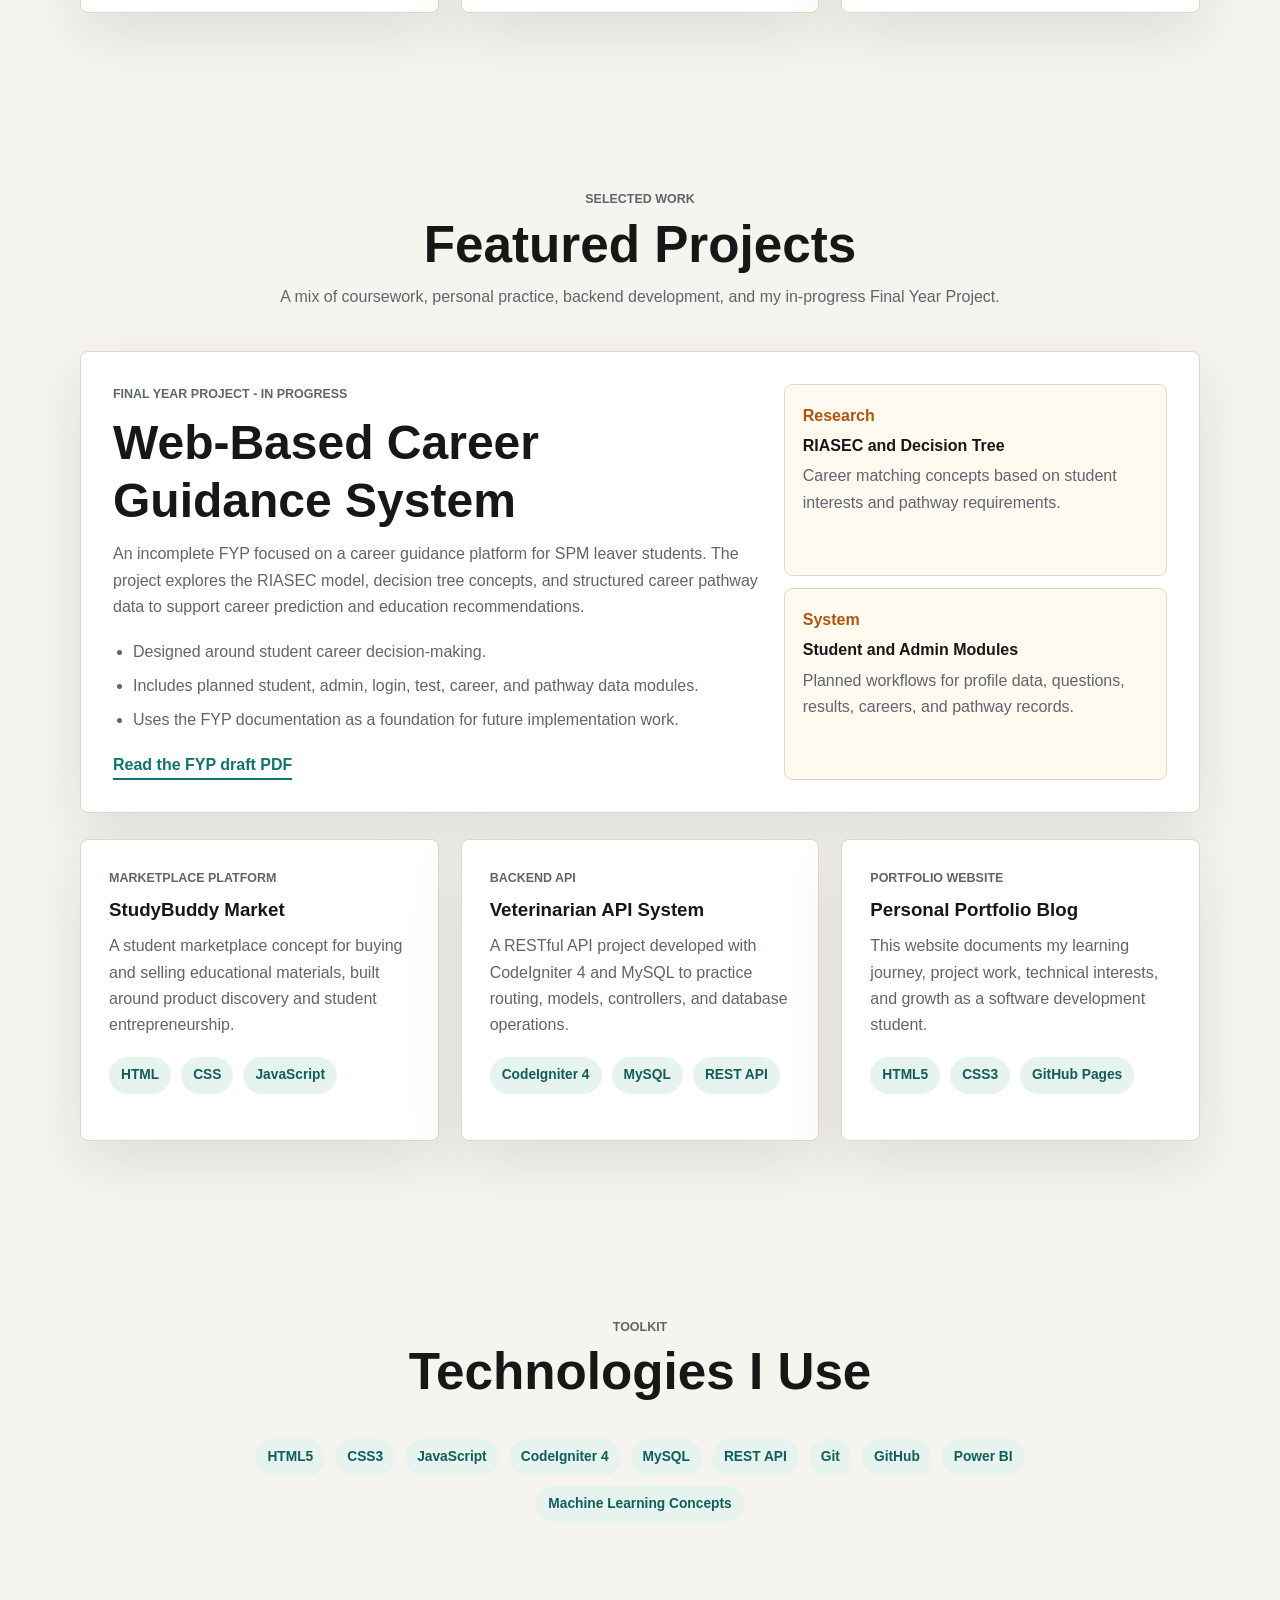
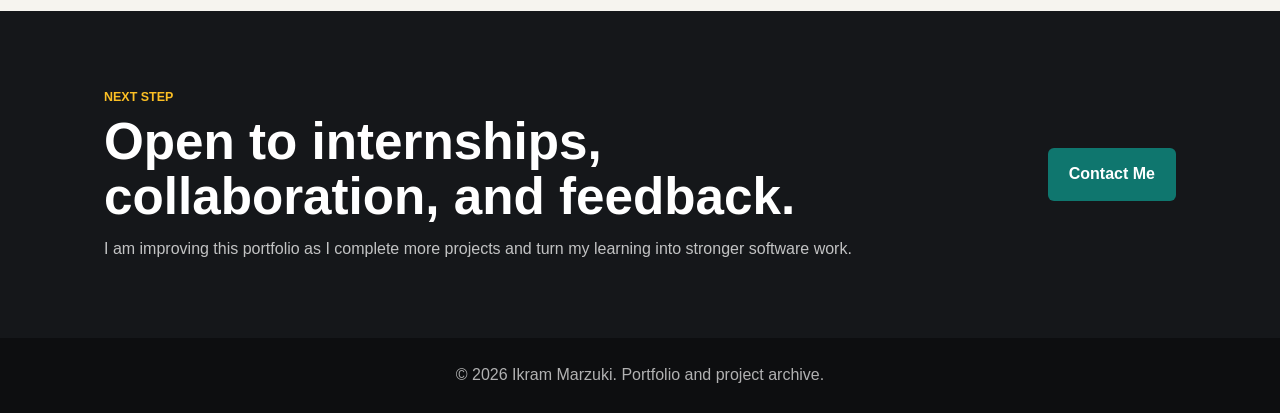
==== commit 3cfce131: "Improve homepage layout and featured project sections" ====
--- a/index.html
+++ b/index.html
@@ -4,7 +4,7 @@
 <head>
     <meta charset="UTF-8">
     <meta name="viewport" content="width=device-width, initial-scale=1.0">
-    <meta name="description" content="Portfolio of Ikram Marzuki, a software development student focused on web systems, APIs, databases, and AI-assisted career guidance.">
+    <meta name="description" content="Portfolio of Ikram Marzuki, a software development student focused on web development, backend systems, databases, and practical software projects.">
     <title>Ikram Marzuki | Software Development Portfolio</title>
 
     <link rel="stylesheet" href="css/style.css">
@@ -29,30 +29,52 @@
 
     <main>
         <section class="hero">
-            <div class="hero-inner">
-                <p class="eyebrow">Software Development Student</p>
-                <h1>Building practical web systems with clean structure and real purpose.</h1>
-                <p class="hero-lede">
-                    I am focused on front-end development, backend APIs, database design, and AI-assisted systems that help users make better decisions.
-                </p>
-
-                <div class="hero-actions">
-                    <a href="#work" class="btn">View Work</a>
-                    <a href="files/078194_THESISFYP.pdf" class="btn-secondary">Open FYP PDF</a>
+            <div class="hero-grid">
+                <div class="hero-copy">
+                    <p class="eyebrow">Software Development Student</p>
+                    <h1>Hi, I'm Ikram Marzuki.</h1>
+                    <p class="hero-lede">
+                        I build practical web projects while learning front-end development, backend APIs, database design, and structured software documentation.
+                    </p>
+
+                    <div class="hero-actions">
+                        <a href="#projects" class="btn">View Projects</a>
+                        <a href="about.html" class="btn-secondary">About Me</a>
+                    </div>
                 </div>
-            </div>
-        </section>
-
-        <section class="section profile-strip" aria-label="Portfolio snapshot">
-            <div>
+
+                <aside class="hero-card" aria-label="Portfolio summary">
+                    <div class="hero-mark">IM</div>
+                    <h2>Student Developer</h2>
+                    <p>Focused on building clean, useful, and well-documented systems.</p>
+                    <dl>
+                        <div>
+                            <dt>Current Focus</dt>
+                            <dd>Full Stack Development</dd>
+                        </div>
+                        <div>
+                            <dt>Main Tools</dt>
+                            <dd>HTML, CSS, JavaScript, CodeIgniter 4, MySQL</dd>
+                        </div>
+                        <div>
+                            <dt>Location</dt>
+                            <dd>Malaysia</dd>
+                        </div>
+                    </dl>
+                </aside>
+            </div>
+        </section>
+
+        <section class="section stats-section" aria-label="Portfolio snapshot">
+            <div class="stat-card">
                 <span class="metric">4</span>
                 <p>Portfolio Projects</p>
             </div>
-            <div>
+            <div class="stat-card">
                 <span class="metric">1</span>
                 <p>Final Year Project</p>
             </div>
-            <div>
+            <div class="stat-card">
                 <span class="metric">8+</span>
                 <p>Core Technologies</p>
             </div>
@@ -61,77 +83,67 @@
         <section class="section">
             <div class="section-heading">
                 <p class="eyebrow">Profile</p>
-                <h2>What I Focus On</h2>
+                <h2>What I Work On</h2>
                 <p>
-                    My portfolio is built around practical software work: interfaces people can use, backend logic that supports them, and documentation that explains the thinking behind the system.
+                    My projects help me practice the complete software development process: planning features, designing pages, connecting data, building backend logic, and explaining the work clearly.
                 </p>
             </div>
 
             <div class="service-grid">
                 <article class="service-card">
                     <span>01</span>
-                    <h3>Front-End Interfaces</h3>
-                    <p>Responsive pages using HTML, CSS, and JavaScript with attention to layout, accessibility, and user flow.</p>
+                    <h3>Front-End Development</h3>
+                    <p>Responsive interfaces using HTML, CSS, and JavaScript with clear layout and user-friendly structure.</p>
                 </article>
 
                 <article class="service-card">
                     <span>02</span>
-                    <h3>Backend Systems</h3>
-                    <p>API and MVC development using CodeIgniter 4, MySQL, routing, models, controllers, and CRUD workflows.</p>
+                    <h3>Backend Development</h3>
+                    <p>API and MVC practice using CodeIgniter 4, MySQL, routing, models, controllers, and CRUD workflows.</p>
                 </article>
 
                 <article class="service-card">
                     <span>03</span>
-                    <h3>Data and AI Concepts</h3>
-                    <p>Learning how structured data, decision models, and recommendation logic can support smarter software systems.</p>
-                </article>
-            </div>
-        </section>
-
-        <section id="work" class="section work-section">
-            <div class="section-heading align-left">
+                    <h3>Data-Driven Systems</h3>
+                    <p>Learning how structured data, recommendation logic, and reporting can support better user decisions.</p>
+                </article>
+            </div>
+        </section>
+
+        <section id="projects" class="section projects-section">
+            <div class="section-heading">
                 <p class="eyebrow">Selected Work</p>
-                <h2>Projects</h2>
-                <p>These projects show my current direction as a student developer: web applications, backend APIs, and an in-progress FYP based on career guidance.</p>
+                <h2>Featured Projects</h2>
+                <p>
+                    A mix of coursework, personal practice, backend development, and my in-progress Final Year Project.
+                </p>
             </div>
 
             <div class="featured-project">
-                <div>
+                <div class="featured-copy">
                     <p class="project-type">Final Year Project - In Progress</p>
                     <h3>Web-Based Career Guidance System</h3>
                     <p>
-                        An incomplete FYP focused on a career guidance platform for SPM leaver students. The system explores artificial intelligence, machine learning concepts, the RIASEC model, and decision tree logic to support career prediction and education pathway recommendations.
+                        An incomplete FYP focused on a career guidance platform for SPM leaver students. The project explores the RIASEC model, decision tree concepts, and structured career pathway data to support career prediction and education recommendations.
                     </p>
                     <ul class="project-points">
-                        <li>Problem focus: limited access to personalized and structured career guidance.</li>
-                        <li>Research direction: RIASEC career model, decision tree algorithm, and career recommendation data.</li>
-                        <li>Planned system areas: student module, admin module, login module, academic data, interests, Holland test answers, careers, and pathway information.</li>
+                        <li>Designed around student career decision-making.</li>
+                        <li>Includes planned student, admin, login, test, career, and pathway data modules.</li>
+                        <li>Uses the FYP documentation as a foundation for future implementation work.</li>
                     </ul>
-                    <div class="tag-row">
-                        <span>FYP</span>
-                        <span>Career Guidance</span>
-                        <span>Machine Learning</span>
-                        <span>RIASEC</span>
-                        <span>Decision Tree</span>
-                    </div>
                     <a href="files/078194_THESISFYP.pdf" class="text-link">Read the FYP draft PDF</a>
                 </div>
 
-                <div class="project-panel" aria-label="FYP system highlights">
+                <div class="project-panel" aria-label="FYP highlights">
                     <div>
-                        <span>01</span>
-                        <strong>Student Profiles</strong>
-                        <p>Academic background, interests, and test responses.</p>
+                        <span>Research</span>
+                        <strong>RIASEC and Decision Tree</strong>
+                        <p>Career matching concepts based on student interests and pathway requirements.</p>
                     </div>
                     <div>
-                        <span>02</span>
-                        <strong>Career Matching</strong>
-                        <p>Recommendation logic based on career requirements and user data.</p>
-                    </div>
-                    <div>
-                        <span>03</span>
-                        <strong>Admin Control</strong>
-                        <p>Structured data management for questions, careers, and pathways.</p>
+                        <span>System</span>
+                        <strong>Student and Admin Modules</strong>
+                        <p>Planned workflows for profile data, questions, results, careers, and pathway records.</p>
                     </div>
                 </div>
             </div>
@@ -140,7 +152,7 @@
                 <article class="project-card">
                     <p class="project-type">Marketplace Platform</p>
                     <h3>StudyBuddy Market</h3>
-                    <p>A student marketplace concept for buying and selling educational materials, built around simple discovery and student entrepreneurship.</p>
+                    <p>A student marketplace concept for buying and selling educational materials, built around product discovery and student entrepreneurship.</p>
                     <div class="tag-row">
                         <span>HTML</span>
                         <span>CSS</span>
@@ -151,7 +163,7 @@
                 <article class="project-card">
                     <p class="project-type">Backend API</p>
                     <h3>Veterinarian API System</h3>
-                    <p>A RESTful API project developed with CodeIgniter 4 and MySQL to practice backend routing, models, controllers, and database operations.</p>
+                    <p>A RESTful API project developed with CodeIgniter 4 and MySQL to practice routing, models, controllers, and database operations.</p>
                     <div class="tag-row">
                         <span>CodeIgniter 4</span>
                         <span>MySQL</span>
@@ -162,7 +174,7 @@
                 <article class="project-card">
                     <p class="project-type">Portfolio Website</p>
                     <h3>Personal Portfolio Blog</h3>
-                    <p>This website documents my learning journey, selected work, technical interests, and growth as a software development student.</p>
+                    <p>This website documents my learning journey, project work, technical interests, and growth as a software development student.</p>
                     <div class="tag-row">
                         <span>HTML5</span>
                         <span>CSS3</span>
@@ -196,7 +208,7 @@
             <div>
                 <p class="eyebrow">Next Step</p>
                 <h2>Open to internships, collaboration, and feedback.</h2>
-                <p>I am improving this portfolio as I complete more projects and turn my FYP into a stronger working system.</p>
+                <p>I am improving this portfolio as I complete more projects and turn my learning into stronger software work.</p>
             </div>
             <a href="contact.html" class="btn">Contact Me</a>
         </section>
--- a/css/style.css
+++ b/css/style.css
@@ -1,15 +1,16 @@
 :root {
-    --bg: #f8fafc;
-    --bg-soft: #eef6fb;
+    --bg: #f6f4ef;
     --surface: #ffffff;
-    --surface-strong: #f1f5f9;
-    --text: #172033;
-    --muted: #5b677a;
-    --navy: #0f172a;
-    --accent: #0ea5e9;
-    --accent-dark: #0369a1;
-    --border: #dbe3ee;
-    --shadow: 0 16px 38px rgba(15, 23, 42, 0.10);
+    --surface-muted: #ebe7df;
+    --ink: #171717;
+    --muted: #60646c;
+    --line: #ded8cc;
+    --charcoal: #15171a;
+    --teal: #0f766e;
+    --teal-dark: #115e59;
+    --rust: #b45309;
+    --cream: #fffaf0;
+    --shadow: 0 22px 60px rgba(28, 28, 28, 0.10);
 }
 
 * {
@@ -25,8 +26,8 @@
 body {
     font-family: "Segoe UI", Arial, sans-serif;
     background: var(--bg);
-    color: var(--text);
-    line-height: 1.6;
+    color: var(--ink);
+    line-height: 1.65;
     overflow-x: hidden;
 }
 
@@ -37,171 +38,162 @@
 .site-header {
     position: sticky;
     top: 0;
-    z-index: 10;
-    background: rgba(15, 23, 42, 0.96);
-    border-bottom: 1px solid rgba(255, 255, 255, 0.08);
+    z-index: 20;
+    background: rgba(246, 244, 239, 0.92);
+    border-bottom: 1px solid var(--line);
+    backdrop-filter: blur(16px);
 }
 
 .navbar {
     max-width: 1180px;
     margin: 0 auto;
-    padding: 18px 24px;
+    padding: 16px 24px;
     display: flex;
     align-items: center;
     justify-content: space-between;
-    gap: 20px;
-    color: #ffffff;
+    gap: 24px;
 }
 
 .logo {
-    font-size: 1.25rem;
-    font-weight: 800;
+    color: var(--ink);
+    font-size: 1rem;
+    font-weight: 900;
     text-decoration: none;
 }
 
 .nav-links {
     display: flex;
     align-items: center;
-    justify-content: center;
-    gap: 8px;
+    gap: 6px;
     list-style: none;
 }
 
 .nav-links a {
     display: inline-flex;
     align-items: center;
-    min-height: 40px;
+    min-height: 38px;
     padding: 8px 12px;
     border-radius: 6px;
-    color: #ffffff;
+    color: var(--muted);
     text-decoration: none;
+    font-weight: 700;
     transition: background 0.2s ease, color 0.2s ease;
 }
 
 .nav-links a:hover,
 .nav-links a[aria-current="page"] {
-    background: rgba(14, 165, 233, 0.16);
-    color: #7dd3fc;
+    background: var(--surface-muted);
+    color: var(--ink);
 }
 
 .theme-toggle {
-    min-width: 72px;
-    min-height: 40px;
-    border: 1px solid rgba(255, 255, 255, 0.2);
+    min-width: 66px;
+    min-height: 38px;
+    border: 1px solid var(--line);
     border-radius: 6px;
-    background: transparent;
-    color: #ffffff;
+    background: var(--surface);
+    color: var(--ink);
     cursor: pointer;
-    font-weight: 700;
+    font-weight: 800;
 }
 
 .hero,
-.page-hero,
-.contact-hero {
+.page-hero {
+    position: relative;
+    min-height: 76vh;
     display: flex;
-    flex-direction: column;
-    justify-content: center;
-    align-items: center;
-    text-align: center;
+    align-items: end;
     color: #ffffff;
     background:
-        linear-gradient(rgba(15, 23, 42, 0.82), rgba(15, 23, 42, 0.82)),
-        url("https://images.unsplash.com/photo-1518770660439-4636190af475?auto=format&fit=crop&w=1600&q=80");
+        linear-gradient(90deg, rgba(15, 23, 42, 0.92) 0%, rgba(15, 23, 42, 0.72) 48%, rgba(15, 23, 42, 0.32) 100%),
+        url("https://images.unsplash.com/photo-1498050108023-c5249f4df085?auto=format&fit=crop&w=1800&q=80");
     background-size: cover;
     background-position: center;
 }
 
-.hero {
-    min-height: 86vh;
-    padding: 96px 24px;
-}
-
-.page-hero,
+.page-hero {
+    min-height: 48vh;
+}
+
+.about-hero {
+    background:
+        linear-gradient(90deg, rgba(15, 23, 42, 0.90) 0%, rgba(15, 23, 42, 0.60) 100%),
+        url("https://images.unsplash.com/photo-1516321318423-f06f85e504b3?auto=format&fit=crop&w=1800&q=80");
+    background-size: cover;
+    background-position: center;
+}
+
+.blog-hero {
+    background:
+        linear-gradient(90deg, rgba(15, 23, 42, 0.90) 0%, rgba(15, 23, 42, 0.60) 100%),
+        url("https://images.unsplash.com/photo-1455390582262-044cdead277a?auto=format&fit=crop&w=1800&q=80");
+    background-size: cover;
+    background-position: center;
+}
+
 .contact-hero {
-    min-height: 46vh;
-    padding: 96px 24px;
-}
-
-.hero-content {
-    max-width: 850px;
-    animation: fadeUp 0.9s ease;
-}
-
-@keyframes fadeUp {
-    from {
-        opacity: 0;
-        transform: translateY(28px);
-    }
-
-    to {
-        opacity: 1;
-        transform: translateY(0);
-    }
-}
-
-.profile-mark,
-.contact-icon {
-    width: 128px;
-    height: 128px;
-    display: inline-flex;
-    align-items: center;
-    justify-content: center;
-    border-radius: 50%;
-    border: 4px solid rgba(255, 255, 255, 0.85);
-    background: linear-gradient(135deg, #0ea5e9, #164e63);
-    color: #ffffff;
-    font-size: 2.4rem;
-    font-weight: 800;
-    margin-bottom: 24px;
-    box-shadow: 0 16px 36px rgba(0, 0, 0, 0.25);
-}
-
-.contact-icon {
-    width: 92px;
-    height: 92px;
-    font-size: 1.7rem;
-    border-color: rgba(14, 165, 233, 0.28);
-    box-shadow: none;
+    background:
+        linear-gradient(90deg, rgba(15, 23, 42, 0.92) 0%, rgba(15, 23, 42, 0.64) 100%),
+        url("https://images.unsplash.com/photo-1521737604893-d14cc237f11d?auto=format&fit=crop&w=1800&q=80");
+    background-size: cover;
+    background-position: center;
+}
+
+.hero-inner,
+.page-hero > * {
+    width: min(1120px, calc(100% - 48px));
+    margin: 0 auto;
+}
+
+.hero-inner,
+.page-hero {
+    padding: 96px 0;
+}
+
+.page-hero {
+    flex-direction: column;
+    justify-content: end;
+    align-items: flex-start;
 }
 
 .eyebrow,
 .project-type,
 .post-meta {
-    color: var(--accent);
+    color: var(--rust);
     font-size: 0.78rem;
-    font-weight: 800;
+    font-weight: 900;
     letter-spacing: 0;
     text-transform: uppercase;
 }
 
 .hero .eyebrow,
 .page-hero .eyebrow,
-.contact-hero .eyebrow {
-    color: #7dd3fc;
+.cta .eyebrow {
+    color: #fbbf24;
 }
 
 .hero h1,
-.page-hero h1,
-.contact-hero h1 {
-    max-width: 920px;
-    font-size: clamp(2.25rem, 6vw, 4.8rem);
-    line-height: 1.05;
-    margin: 8px auto 18px;
+.page-hero h1 {
+    max-width: 900px;
+    margin: 10px 0 20px;
+    font-size: clamp(2.4rem, 7vw, 5.8rem);
+    line-height: 0.98;
+}
+
+.page-hero h1 {
+    font-size: clamp(2.2rem, 5vw, 4.2rem);
 }
 
 .hero-lede,
-.page-hero p,
-.contact-hero p {
+.page-hero p {
     max-width: 760px;
-    margin: 0 auto;
     color: rgba(255, 255, 255, 0.86);
-    font-size: 1.08rem;
-}
-
-.hero-buttons {
+    font-size: 1.1rem;
+}
+
+.hero-actions {
     display: flex;
     flex-wrap: wrap;
-    justify-content: center;
     gap: 14px;
     margin-top: 32px;
 }
@@ -212,26 +204,36 @@
     align-items: center;
     justify-content: center;
     min-height: 46px;
-    padding: 12px 22px;
+    padding: 12px 20px;
     border-radius: 6px;
+    border: 1px solid transparent;
     text-decoration: none;
-    border: 0;
-    font-weight: 800;
+    font-weight: 900;
     cursor: pointer;
 }
 
 .btn {
-    background: var(--accent);
+    background: var(--teal);
     color: #ffffff;
 }
 
 .btn:hover {
-    background: var(--accent-dark);
+    background: var(--teal-dark);
 }
 
 .btn-secondary {
-    background: #ffffff;
-    color: var(--navy);
+    background: rgba(255, 255, 255, 0.12);
+    border-color: rgba(255, 255, 255, 0.36);
+    color: #ffffff;
+}
+
+.text-link {
+    display: inline-flex;
+    width: fit-content;
+    color: var(--teal);
+    font-weight: 900;
+    text-decoration: none;
+    border-bottom: 2px solid currentColor;
 }
 
 .section {
@@ -239,220 +241,280 @@
 }
 
 .section-heading {
-    max-width: 780px;
-    margin: 0 auto 36px;
+    max-width: 760px;
+    margin: 0 auto 40px;
     text-align: center;
 }
 
+.section-heading.align-left {
+    max-width: 900px;
+    margin-left: auto;
+    margin-right: auto;
+    text-align: left;
+}
+
 .section-heading h2,
-.purpose h2 {
-    color: var(--navy);
-    font-size: clamp(2rem, 4vw, 2.7rem);
-    line-height: 1.15;
-    margin-top: 8px;
-}
-
-.intro-section,
-.timeline-section {
+.about-copy h2,
+.cta h2 {
+    margin: 8px 0 12px;
+    color: var(--ink);
+    font-size: clamp(2rem, 4vw, 3.2rem);
+    line-height: 1.06;
+}
+
+.section-heading p,
+.about-copy p,
+.service-card p,
+.project-card p,
+.featured-project p,
+.project-points,
+.blog-card p,
+.contact-info p,
+.timeline p,
+.info-list p {
+    color: var(--muted);
+}
+
+.profile-strip {
+    max-width: 1120px;
+    margin: -50px auto 0;
+    position: relative;
+    z-index: 3;
+    display: grid;
+    grid-template-columns: repeat(3, 1fr);
+    gap: 1px;
+    padding: 0 24px;
+}
+
+.profile-strip div {
     background: var(--surface);
-}
-
-.feature-grid,
-.about-grid,
+    border: 1px solid var(--line);
+    padding: 28px;
+    box-shadow: var(--shadow);
+}
+
+.metric {
+    display: block;
+    color: var(--teal);
+    font-size: 2.4rem;
+    font-weight: 900;
+    line-height: 1;
+}
+
+.service-grid,
+.project-grid,
 .blog-grid {
     max-width: 1120px;
     margin: 0 auto;
     display: grid;
-    grid-template-columns: repeat(auto-fit, minmax(250px, 1fr));
-    gap: 24px;
-}
-
-.about-grid {
-    grid-template-columns: repeat(auto-fit, minmax(280px, 1fr));
-}
-
-.card,
-.project-card {
+    grid-template-columns: repeat(3, minmax(0, 1fr));
+    gap: 22px;
+}
+
+.service-card,
+.project-card,
+.blog-card,
+.contact-info,
+.contact-form {
     background: var(--surface);
-    border: 1px solid var(--border);
+    border: 1px solid var(--line);
     border-radius: 8px;
     padding: 28px;
     box-shadow: var(--shadow);
-    transition: transform 0.2s ease, box-shadow 0.2s ease;
-}
-
-.card:hover,
-.project-card:hover {
-    transform: translateY(-6px);
-    box-shadow: 0 20px 44px rgba(15, 23, 42, 0.15);
-}
-
-.card h3,
+}
+
+.service-card span,
+.timeline span,
+.project-panel span {
+    color: var(--rust);
+    font-weight: 900;
+}
+
+.service-card h3,
 .project-card h3,
+.featured-project h3,
 .blog-card h2,
 .contact-info h2,
-.contact-form h2 {
-    color: var(--navy);
-    margin-bottom: 10px;
-    line-height: 1.25;
-}
-
-.card p,
-.project-card p,
-.clean-list,
+.contact-form h2,
+.timeline h3,
+.info-list strong {
+    color: var(--ink);
+    line-height: 1.2;
+}
+
+.service-card h3,
+.project-card h3,
+.featured-project h3 {
+    margin: 10px 0 12px;
+}
+
+.work-section {
+    background: var(--surface-muted);
+}
+
+.featured-project {
+    max-width: 1120px;
+    margin: 0 auto 26px;
+    display: grid;
+    grid-template-columns: 1.35fr 0.8fr;
+    gap: 24px;
+    align-items: stretch;
+    background: var(--surface);
+    border: 1px solid var(--line);
+    border-radius: 8px;
+    padding: 32px;
+    box-shadow: var(--shadow);
+}
+
+.featured-project h3 {
+    font-size: clamp(1.8rem, 4vw, 3rem);
+}
+
 .project-points {
-    color: var(--muted);
-}
-
-.clean-list,
-.project-points {
-    padding-left: 18px;
-}
-
-.clean-list li,
+    margin: 18px 0;
+    padding-left: 20px;
+}
+
 .project-points li {
     margin: 8px 0;
 }
 
-.tech-stack,
-.purpose {
-    background: var(--bg-soft);
+.project-panel {
+    display: grid;
+    gap: 12px;
+}
+
+.project-panel div {
+    border: 1px solid var(--line);
+    border-radius: 8px;
+    padding: 18px;
+    background: var(--cream);
+}
+
+.project-panel strong {
+    display: block;
+    margin: 4px 0;
+}
+
+.tag-row,
+.tech-grid {
+    display: flex;
+    flex-wrap: wrap;
+    gap: 10px;
+}
+
+.tag-row {
+    margin: 18px 0;
+}
+
+.tag-row span,
+.tech-grid span {
+    display: inline-flex;
+    align-items: center;
+    min-height: 34px;
+    padding: 7px 12px;
+    border-radius: 999px;
+    background: #e6f3ef;
+    color: var(--teal-dark);
+    font-size: 0.86rem;
+    font-weight: 900;
+}
+
+.stack-section {
+    background: var(--bg);
 }
 
 .tech-grid {
     max-width: 960px;
     margin: 0 auto;
+    justify-content: center;
+}
+
+.cta {
     display: flex;
-    flex-wrap: wrap;
-    justify-content: center;
-    gap: 12px;
-}
-
-.tech-grid span,
-.tag-row span {
-    display: inline-flex;
     align-items: center;
-    min-height: 36px;
-    padding: 8px 14px;
-    border-radius: 999px;
-    background: #e0f2fe;
-    color: #075985;
-    font-weight: 800;
-    font-size: 0.9rem;
-}
-
-.projects {
-    background: #ffffff;
-}
-
-.project-grid {
-    max-width: 1180px;
+    justify-content: space-between;
+    gap: 30px;
+    padding: 76px 24px;
+    background: var(--charcoal);
+    color: #ffffff;
+}
+
+.cta div {
+    width: min(760px, 100%);
+    margin-left: max(0px, calc((100vw - 1120px) / 2));
+}
+
+.cta h2 {
+    color: #ffffff;
+}
+
+.cta p {
+    color: rgba(255, 255, 255, 0.74);
+}
+
+.cta .btn {
+    margin-right: max(24px, calc((100vw - 1120px) / 2));
+}
+
+.about-layout {
+    max-width: 1120px;
     margin: 0 auto;
     display: grid;
-    grid-template-columns: repeat(auto-fit, minmax(290px, 1fr));
-    gap: 24px;
-}
-
-.project-card {
+    grid-template-columns: 0.9fr 1.1fr;
+    gap: 36px;
+    align-items: start;
+}
+
+.info-list {
+    display: grid;
+    gap: 16px;
+}
+
+.info-list article {
+    background: var(--surface);
+    border: 1px solid var(--line);
+    border-radius: 8px;
+    padding: 24px;
+    box-shadow: var(--shadow);
+}
+
+.info-list span {
+    display: block;
+    color: var(--rust);
+    font-size: 0.78rem;
+    font-weight: 900;
+    text-transform: uppercase;
+}
+
+.timeline-section {
+    background: var(--surface-muted);
+}
+
+.timeline {
+    max-width: 1120px;
+    margin: 0 auto;
+    display: grid;
+    grid-template-columns: repeat(4, minmax(0, 1fr));
+    gap: 18px;
+}
+
+.timeline article {
+    background: var(--surface);
+    border: 1px solid var(--line);
+    border-radius: 8px;
+    padding: 24px;
+}
+
+.blog-card {
+    min-height: 280px;
     display: flex;
     flex-direction: column;
-    gap: 18px;
-}
-
-.tag-row {
-    display: flex;
-    flex-wrap: wrap;
-    gap: 8px;
+    gap: 12px;
+}
+
+.blog-card .text-link {
     margin-top: auto;
-}
-
-.stats {
-    background: var(--navy);
-    color: #ffffff;
-    padding: 64px 24px;
-    display: grid;
-    grid-template-columns: repeat(3, minmax(0, 1fr));
-    gap: 24px;
-    text-align: center;
-}
-
-.stat h2 {
-    font-size: clamp(2rem, 5vw, 3rem);
-    color: #7dd3fc;
-}
-
-.stat p {
-    color: rgba(255, 255, 255, 0.78);
-}
-
-.purpose p {
-    max-width: 860px;
-    margin: 0 auto;
-    text-align: center;
-    color: var(--muted);
-    font-size: 1.05rem;
-}
-
-.cta {
-    padding: 64px 24px;
-    background: var(--navy);
-    color: #ffffff;
-    display: flex;
-    justify-content: center;
-    align-items: center;
-    gap: 28px;
-    text-align: left;
-}
-
-.cta div {
-    max-width: 700px;
-}
-
-.cta h2 {
-    font-size: clamp(1.8rem, 4vw, 2.4rem);
-    line-height: 1.15;
-    margin-bottom: 8px;
-}
-
-.cta p {
-    color: rgba(255, 255, 255, 0.76);
-}
-
-.timeline {
-    max-width: 1020px;
-    margin: 0 auto;
-    display: grid;
-    grid-template-columns: repeat(3, minmax(0, 1fr));
-    gap: 20px;
-}
-
-.timeline article {
-    border-left: 4px solid var(--accent);
-    background: var(--surface-strong);
-    border-radius: 8px;
-    padding: 22px;
-}
-
-.timeline span {
-    color: var(--accent);
-    font-weight: 900;
-}
-
-.timeline h3 {
-    color: var(--navy);
-    margin: 8px 0;
-}
-
-.timeline p {
-    color: var(--muted);
-}
-
-.contact-hero {
-    background:
-        linear-gradient(rgba(15, 23, 42, 0.84), rgba(15, 23, 42, 0.84)),
-        url("https://images.unsplash.com/photo-1498050108023-c5249f4df085?auto=format&fit=crop&w=1600&q=80");
-    background-size: cover;
-    background-position: center;
 }
 
 .contact-container {
@@ -460,93 +522,96 @@
     margin: 0 auto;
     padding: 88px 24px;
     display: grid;
-    grid-template-columns: 0.9fr 1.25fr;
-    gap: 28px;
-    align-items: start;
+    grid-template-columns: 0.85fr 1.15fr;
+    gap: 24px;
 }
 
 .contact-item {
-    margin-top: 20px;
+    padding: 18px 0;
+    border-bottom: 1px solid var(--line);
+}
+
+.contact-item:last-child {
+    border-bottom: 0;
 }
 
 .contact-item h3 {
-    color: var(--accent-dark);
+    color: var(--ink);
     margin-bottom: 4px;
 }
 
 .contact-item a {
-    color: var(--accent-dark);
+    color: var(--teal-dark);
     overflow-wrap: anywhere;
 }
 
 .contact-form form {
     display: grid;
     gap: 16px;
+    margin-top: 12px;
 }
 
 .contact-form label {
     display: grid;
     gap: 7px;
     color: var(--muted);
-    font-weight: 700;
+    font-weight: 800;
 }
 
 .contact-form input,
 .contact-form textarea {
     width: 100%;
+    border: 1px solid var(--line);
+    border-radius: 6px;
     padding: 14px 16px;
-    border: 1px solid var(--border);
-    border-radius: 6px;
-    background: var(--surface-strong);
-    color: var(--text);
+    background: var(--bg);
+    color: var(--ink);
     font: inherit;
 }
 
 .contact-form input:focus,
 .contact-form textarea:focus {
-    outline: 3px solid rgba(14, 165, 233, 0.24);
+    outline: 3px solid rgba(15, 118, 110, 0.18);
     background: var(--surface);
 }
 
 footer {
-    background: #080d18;
-    color: rgba(255, 255, 255, 0.76);
+    background: #0d0e10;
+    color: rgba(255, 255, 255, 0.68);
     text-align: center;
-    padding: 22px;
+    padding: 24px;
 }
 
 .dark-mode {
-    --bg: #101725;
-    --bg-soft: #111c2c;
-    --surface: #172033;
-    --surface-strong: #202b3e;
-    --text: #e5edf7;
-    --muted: #b6c3d6;
-    --navy: #e5edf7;
-    --border: #314156;
-    --shadow: 0 16px 38px rgba(0, 0, 0, 0.22);
-}
-
-.dark-mode .site-header,
-.dark-mode .stats,
-.dark-mode .cta,
-.dark-mode footer {
-    background: #050914;
-}
-
-.dark-mode .hero,
-.dark-mode .page-hero,
-.dark-mode .contact-hero {
-    color: #ffffff;
-}
-
-.dark-mode .tech-grid span,
-.dark-mode .tag-row span {
-    background: #12334a;
-    color: #bae6fd;
-}
-
-@media (max-width: 820px) {
+    --bg: #111315;
+    --surface: #1a1d20;
+    --surface-muted: #22262a;
+    --ink: #f4f1ea;
+    --muted: #b8b2a8;
+    --line: #33383d;
+    --cream: #20251f;
+    --shadow: 0 22px 60px rgba(0, 0, 0, 0.24);
+}
+
+.dark-mode .site-header {
+    background: rgba(17, 19, 21, 0.92);
+}
+
+.dark-mode .theme-toggle {
+    background: var(--surface-muted);
+}
+
+.dark-mode .btn-secondary {
+    background: rgba(255, 255, 255, 0.10);
+}
+
+.dark-mode .tag-row span,
+.dark-mode .tech-grid span {
+    background: #133b37;
+    color: #99f6e4;
+}
+
+@media (max-width: 940px) {
     .navbar {
         flex-wrap: wrap;
         justify-content: center;
@@ -560,59 +625,83 @@
     .nav-links {
         order: 3;
         width: 100%;
+        justify-content: center;
         flex-wrap: wrap;
     }
 
     .theme-toggle {
         position: absolute;
-        right: 16px;
         top: 14px;
+        right: 18px;
     }
 
     .hero,
-    .page-hero,
-    .contact-hero {
+    .page-hero {
         min-height: auto;
-        padding: 76px 20px;
+    }
+
+    .hero-inner,
+    .page-hero {
+        padding: 86px 0;
+    }
+
+    .profile-strip,
+    .service-grid,
+    .project-grid,
+    .blog-grid,
+    .timeline,
+    .featured-project,
+    .about-layout,
+    .contact-container {
+        grid-template-columns: 1fr;
+    }
+
+    .profile-strip {
+        margin-top: 0;
+        padding-top: 24px;
+    }
+
+    .cta {
+        align-items: flex-start;
+        flex-direction: column;
+    }
+
+    .cta div,
+    .cta .btn {
+        margin-left: 0;
+        margin-right: 0;
+    }
+}
+
+@media (max-width: 560px) {
+    .navbar {
+        padding: 14px 16px;
+    }
+
+    .nav-links a {
+        min-height: 34px;
+        padding: 6px 8px;
+        font-size: 0.9rem;
+    }
+
+    .theme-toggle {
+        min-width: 58px;
+        font-size: 0.86rem;
+    }
+
+    .hero-inner,
+    .page-hero > * {
+        width: min(100% - 32px, 1120px);
     }
 
     .section,
     .contact-container {
-        padding: 64px 20px;
-    }
-
-    .stats,
-    .timeline,
-    .contact-container {
-        grid-template-columns: 1fr;
-    }
-
+        padding: 64px 16px;
+    }
+
+    .hero-actions,
     .cta {
-        flex-direction: column;
-        align-items: flex-start;
-    }
-}
-
-@media (max-width: 520px) {
-    .nav-links a {
-        padding: 7px 9px;
-        font-size: 0.92rem;
-    }
-
-    .theme-toggle {
-        min-width: 62px;
-        font-size: 0.86rem;
-    }
-
-    .profile-mark {
-        width: 104px;
-        height: 104px;
-        font-size: 2rem;
-    }
-
-    .hero-buttons {
         align-items: stretch;
-        flex-direction: column;
     }
 
     .btn,
